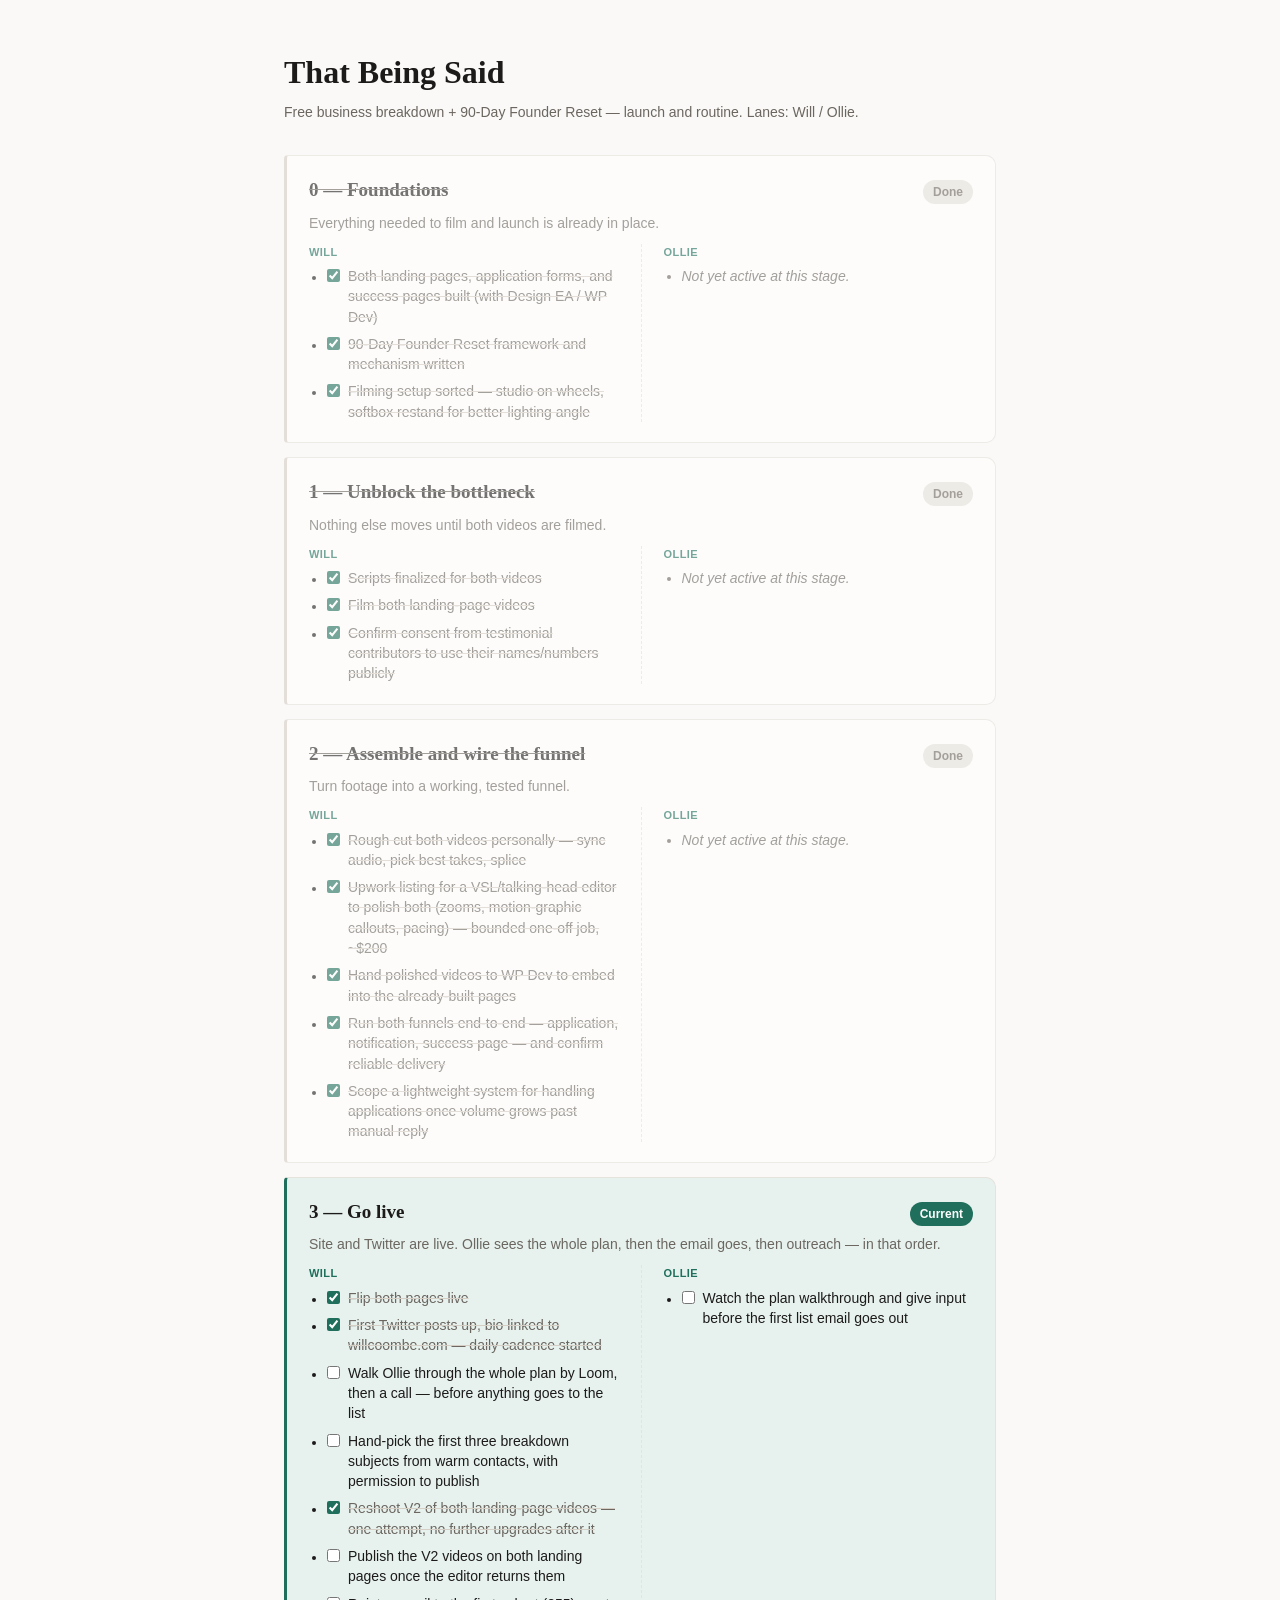
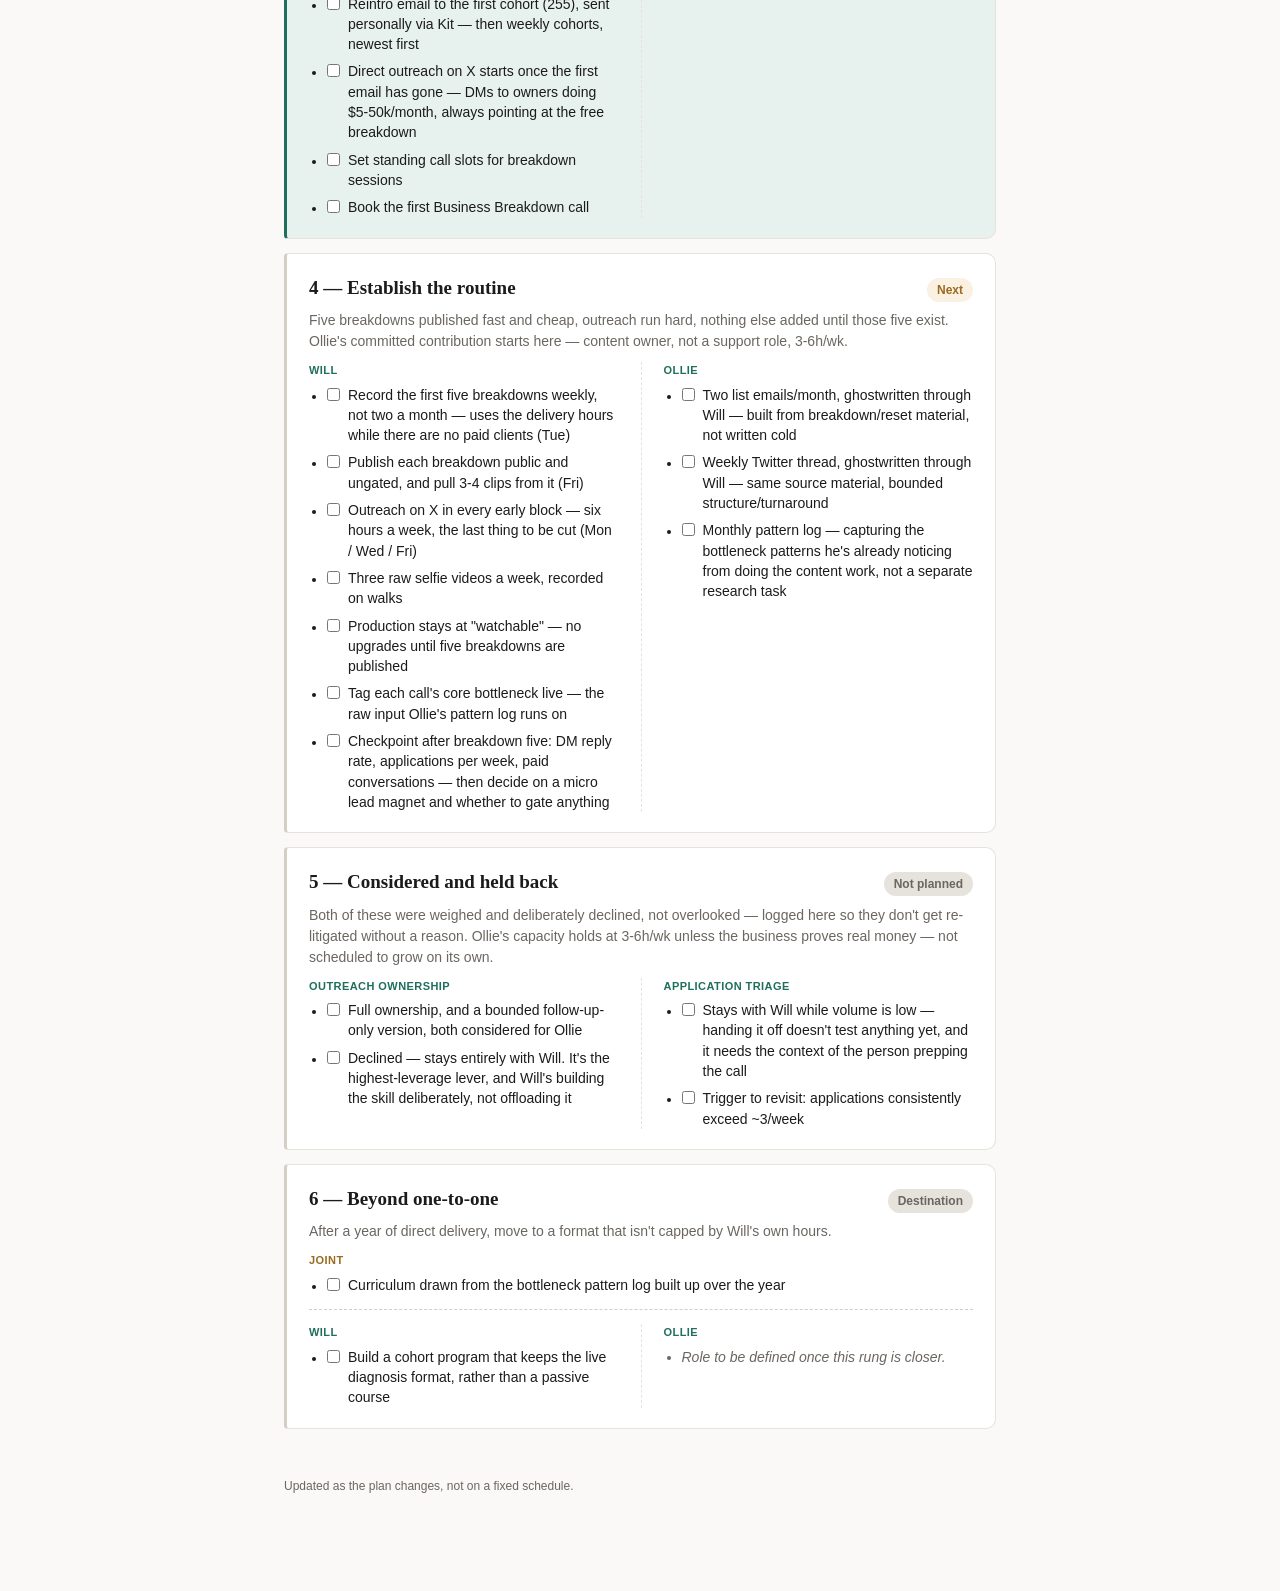
==== tbs/index.html @ d6b6a35e "W41 review: TBS V2 videos shot, publish + first breakdown call added; TFCE freelancer step; YLD meet" ====
<!doctype html>
<html lang="en">
<head>
<meta charset="utf-8">
<meta name="viewport" content="width=device-width, initial-scale=1">
<meta name="robots" content="noindex">
<title>That Being Said — Work Ladder</title>
<link rel="stylesheet" href="/assets/main.css">
</head>
<body>
<div class="wrap">
  <div class="page-head">
    <h1>That Being Said</h1>
    <div class="meta">Free business breakdown + 90-Day Founder Reset — launch and routine. Lanes: Will / Ollie.</div>
  </div>

  <div class="card rung is-done">
    <div class="card-head">
      <h3 class="rung-title">0 — Foundations</h3>
      <span class="pill done">Done</span>
    </div>
    <div class="rung-summary">Everything needed to film and launch is already in place.</div>
    <div class="lanes">
      <div class="lane">
        <div class="lane-head">Will</div>
        <ul class="rung-tasks">
          <li>Both landing pages, application forms, and success pages built (with Design EA / WP Dev)</li>
          <li>90-Day Founder Reset framework and mechanism written</li>
          <li>Filming setup sorted — studio on wheels, softbox restand for better lighting angle</li>
        </ul>
      </div>
      <div class="lane">
        <div class="lane-head">Ollie</div>
        <ul class="rung-tasks"><li class="placeholder">Not yet active at this stage.</li></ul>
      </div>
    </div>
  </div>

  <div class="card rung is-done">
    <div class="card-head">
      <h3 class="rung-title">1 — Unblock the bottleneck</h3>
      <span class="pill done">Done</span>
    </div>
    <div class="rung-summary">Nothing else moves until both videos are filmed.</div>
    <div class="lanes">
      <div class="lane">
        <div class="lane-head">Will</div>
        <ul class="rung-tasks">
          <li>Scripts finalized for both videos</li>
          <li>Film both landing-page videos</li>
          <li>Confirm consent from testimonial contributors to use their names/numbers publicly</li>
        </ul>
      </div>
      <div class="lane">
        <div class="lane-head">Ollie</div>
        <ul class="rung-tasks"><li class="placeholder">Not yet active at this stage.</li></ul>
      </div>
    </div>
  </div>

  <div class="card rung is-done">
    <div class="card-head">
      <h3 class="rung-title">2 — Assemble and wire the funnel</h3>
      <span class="pill done">Done</span>
    </div>
    <div class="rung-summary">Turn footage into a working, tested funnel.</div>
    <div class="lanes">
      <div class="lane">
        <div class="lane-head">Will</div>
        <ul class="rung-tasks">
          <li>Rough cut both videos personally — sync audio, pick best takes, splice</li>
          <li>Upwork listing for a VSL/talking-head editor to polish both (zooms, motion-graphic callouts, pacing) — bounded one-off job, ~$200</li>
          <li>Hand polished videos to WP Dev to embed into the already-built pages</li>
          <li>Run both funnels end-to-end — application, notification, success page — and confirm reliable delivery</li>
          <li>Scope a lightweight system for handling applications once volume grows past manual reply</li>
        </ul>
      </div>
      <div class="lane">
        <div class="lane-head">Ollie</div>
        <ul class="rung-tasks"><li class="placeholder">Not yet active at this stage.</li></ul>
      </div>
    </div>
  </div>

  <div class="card rung is-current">
    <div class="card-head">
      <h3 class="rung-title">3 — Go live</h3>
      <span class="pill current">Current</span>
    </div>
    <div class="rung-summary">Site and Twitter are live. Ollie sees the whole plan, then the email goes, then outreach — in that order.</div>
    <div class="lanes">
      <div class="lane">
        <div class="lane-head">Will</div>
        <ul class="rung-tasks">
          <li class="default-checked">Flip both pages live</li>
          <li class="default-checked">First Twitter posts up, bio linked to willcoombe.com — daily cadence started</li>
          <li>Walk Ollie through the whole plan by Loom, then a call — before anything goes to the list</li>
          <li>Hand-pick the first three breakdown subjects from warm contacts, with permission to publish</li>
          <li class="default-checked">Reshoot V2 of both landing-page videos — one attempt, no further upgrades after it</li>
          <li>Publish the V2 videos on both landing pages once the editor returns them</li>
          <li>Reintro email to the first cohort (255), sent personally via Kit — then weekly cohorts, newest first</li>
          <li>Direct outreach on X starts once the first email has gone — DMs to owners doing $5-50k/month, always pointing at the free breakdown</li>
          <li>Set standing call slots for breakdown sessions</li>
          <li>Book the first Business Breakdown call</li>
        </ul>
      </div>
      <div class="lane">
        <div class="lane-head">Ollie</div>
        <ul class="rung-tasks">
          <li>Watch the plan walkthrough and give input before the first list email goes out</li>
        </ul>
      </div>
    </div>
  </div>

  <div class="card rung">
    <div class="card-head">
      <h3 class="rung-title">4 — Establish the routine</h3>
      <span class="pill next">Next</span>
    </div>
    <div class="rung-summary">Five breakdowns published fast and cheap, outreach run hard, nothing else added until those five exist. Ollie's committed contribution starts here — content owner, not a support role, 3-6h/wk.</div>
    <div class="lanes">
      <div class="lane">
        <div class="lane-head">Will</div>
        <ul class="rung-tasks">
          <li>Record the first five breakdowns weekly, not two a month — uses the delivery hours while there are no paid clients (Tue)</li>
          <li>Publish each breakdown public and ungated, and pull 3-4 clips from it (Fri)</li>
          <li>Outreach on X in every early block — six hours a week, the last thing to be cut (Mon / Wed / Fri)</li>
          <li>Three raw selfie videos a week, recorded on walks</li>
          <li>Production stays at "watchable" — no upgrades until five breakdowns are published</li>
          <li>Tag each call's core bottleneck live — the raw input Ollie's pattern log runs on</li>
          <li>Checkpoint after breakdown five: DM reply rate, applications per week, paid conversations — then decide on a micro lead magnet and whether to gate anything</li>
        </ul>
      </div>
      <div class="lane">
        <div class="lane-head">Ollie</div>
        <ul class="rung-tasks">
          <li>Two list emails/month, ghostwritten through Will — built from breakdown/reset material, not written cold</li>
          <li>Weekly Twitter thread, ghostwritten through Will — same source material, bounded structure/turnaround</li>
          <li>Monthly pattern log — capturing the bottleneck patterns he's already noticing from doing the content work, not a separate research task</li>
        </ul>
      </div>
    </div>
  </div>

  <div class="card rung">
    <div class="card-head">
      <h3 class="rung-title">5 — Considered and held back</h3>
      <span class="pill pending">Not planned</span>
    </div>
    <div class="rung-summary">Both of these were weighed and deliberately declined, not overlooked — logged here so they don't get re-litigated without a reason. Ollie's capacity holds at 3-6h/wk unless the business proves real money — not scheduled to grow on its own.</div>
    <div class="lanes">
      <div class="lane">
        <div class="lane-head">Outreach ownership</div>
        <ul class="rung-tasks">
          <li>Full ownership, and a bounded follow-up-only version, both considered for Ollie</li>
          <li>Declined — stays entirely with Will. It's the highest-leverage lever, and Will's building the skill deliberately, not offloading it</li>
        </ul>
      </div>
      <div class="lane">
        <div class="lane-head">Application triage</div>
        <ul class="rung-tasks">
          <li>Stays with Will while volume is low — handing it off doesn't test anything yet, and it needs the context of the person prepping the call</li>
          <li>Trigger to revisit: applications consistently exceed ~3/week</li>
        </ul>
      </div>
    </div>
  </div>

  <div class="card rung">
    <div class="card-head">
      <h3 class="rung-title">6 — Beyond one-to-one</h3>
      <span class="pill pending">Destination</span>
    </div>
    <div class="rung-summary">After a year of direct delivery, move to a format that isn't capped by Will's own hours.</div>
    <div class="joint-block">
      <div class="lane-head">Joint</div>
      <ul class="rung-tasks">
        <li>Curriculum drawn from the bottleneck pattern log built up over the year</li>
      </ul>
    </div>
    <div class="lanes">
      <div class="lane">
        <div class="lane-head">Will</div>
        <ul class="rung-tasks">
          <li>Build a cohort program that keeps the live diagnosis format, rather than a passive course</li>
        </ul>
      </div>
      <div class="lane">
        <div class="lane-head">Ollie</div>
        <ul class="rung-tasks"><li class="placeholder">Role to be defined once this rung is closer.</li></ul>
      </div>
    </div>
  </div>

  <footer>Updated as the plan changes, not on a fixed schedule.</footer>
</div>
<script src="/assets/ladder.js"></script>
</body>
</html>
---- assets/main.css ----
:root {
  --bg: #faf9f7;
  --card: #ffffff;
  --text: #1c1b1a;
  --text-muted: #6b6660;
  --border: #e6e2dc;
  --border-strong: #d4cec5;
  --accent: #1f6f5c;
  --accent-tint: #e7f2ee;
  --warn: #9a6a1f;
  --warn-tint: #fbf1e2;
  --serif: Georgia, "Iowan Old Style", "Times New Roman", serif;
  --sans: -apple-system, BlinkMacSystemFont, "Segoe UI", Helvetica, Arial, sans-serif;
}

* { box-sizing: border-box; }

body {
  margin: 0;
  background: var(--bg);
  color: var(--text);
  font-family: var(--sans);
  line-height: 1.5;
}

.wrap {
  max-width: 760px;
  margin: 0 auto;
  padding: 48px 24px 96px;
}

.page-head {
  margin-bottom: 32px;
}

.page-head h1 {
  font-family: var(--serif);
  font-size: 32px;
  margin: 0 0 6px;
}

.page-head .meta {
  color: var(--text-muted);
  font-size: 14px;
}

.back-link {
  display: inline-block;
  margin-bottom: 20px;
  color: var(--text-muted);
  text-decoration: none;
  font-size: 14px;
}
.back-link:hover { color: var(--text); }

.card {
  background: var(--card);
  border: 1px solid var(--border);
  border-radius: 10px;
  padding: 20px 22px;
  margin-bottom: 14px;
}

/* Two (or more) cards sharing one rung number — parallel, disparate work
   happening at the same stage, each still its own owner + consulting lane.
   The rung only advances once every card in the row is fully checked. */
.rung-pair {
  display: flex;
  gap: 14px;
  margin-bottom: 14px;
}

.rung-pair .card.rung {
  flex: 1;
  min-width: 0;
  margin-bottom: 0;
}

@media (max-width: 560px) {
  .rung-pair { flex-direction: column; }
}

.rung {
  border-left: 3px solid var(--border-strong);
  border-radius: 4px 10px 10px 4px;
}

.rung.is-current {
  border-left-color: var(--accent);
  background: var(--accent-tint);
}

.rung.is-done {
  opacity: 0.6;
}

.rung.is-done .rung-title {
  text-decoration: line-through;
  text-decoration-color: var(--text-muted);
}

.card-head {
  display: flex;
  align-items: baseline;
  justify-content: space-between;
  gap: 12px;
  flex-wrap: wrap;
}

/* Groups the status pill and the owner emoji(s) together as one right-hand
   unit, so the title stays pinned left regardless of how many badges sit
   on the right. */
.card-head-right {
  display: flex;
  align-items: center;
  gap: 8px;
}

/* Who's actually driving this module — Will, Sakina, etc. Two owner spans
   together (no extra markup needed) means a jointly-owned module, e.g.
   a decision or meeting neither person owns alone. */
.owner {
  font-size: 17px;
  line-height: 1;
}

.rung-title {
  font-family: var(--serif);
  font-size: 19px;
  margin: 0;
}

.pill {
  display: inline-block;
  font-size: 12px;
  font-weight: 600;
  padding: 3px 10px;
  border-radius: 999px;
  white-space: nowrap;
}
.pill.current { background: var(--accent); color: #fff; }
.pill.next { background: var(--warn-tint); color: var(--warn); }
.pill.pending { background: var(--border); color: var(--text-muted); }
.pill.done { background: var(--border); color: var(--text-muted); }

.rung-summary {
  color: var(--text-muted);
  font-size: 14px;
  margin: 8px 0 10px;
}

.rung-tasks {
  margin: 0;
  padding-left: 18px;
  display: flex;
  flex-direction: column;
  gap: 7px;
  font-size: 14px;
}

.rung-tasks li { line-height: 1.45; }

.task-check {
  display: flex;
  align-items: flex-start;
  gap: 8px;
  cursor: pointer;
}

.task-check input[type="checkbox"] {
  margin: 3px 0 0;
  flex-shrink: 0;
  accent-color: var(--accent);
  cursor: pointer;
}

.rung-tasks li.checked .task-check span {
  color: var(--text-muted);
  text-decoration: line-through;
  text-decoration-color: var(--border-strong);
}

.rung-tasks li.locked .task-check {
  cursor: not-allowed;
}

.rung-tasks li.locked .task-check input[type="checkbox"] {
  cursor: not-allowed;
  opacity: 0.4;
}

.rung-tasks li.locked .task-check span {
  color: var(--text-muted);
  font-style: italic;
}

.owner {
  display: inline-block;
  font-size: 11px;
  font-weight: 600;
  letter-spacing: 0.02em;
  color: var(--accent);
  background: var(--accent-tint);
  border-radius: 5px;
  padding: 1px 7px;
  margin-left: 6px;
  vertical-align: middle;
}

.joint-block {
  margin-bottom: 14px;
  padding-bottom: 14px;
  border-bottom: 1px dashed var(--border-strong);
}

/* A joint task sitting after .lanes instead of before it — the divider
   flips to sit above it (separating it from the lanes) rather than below
   (there's nothing left to separate it from). */
.joint-block-trailing {
  margin-bottom: 0;
  margin-top: 14px;
  padding-bottom: 0;
  padding-top: 14px;
  border-bottom: none;
  border-top: 1px dashed var(--border-strong);
}

.lane-head {
  font-size: 11px;
  font-weight: 700;
  text-transform: uppercase;
  letter-spacing: 0.04em;
  color: var(--accent);
  margin-bottom: 6px;
}

.joint-block .lane-head { color: var(--warn); }

.lanes {
  display: flex;
  gap: 22px;
}

.lane {
  flex: 1;
  min-width: 0;
}

.lane + .lane {
  border-left: 1px dashed var(--border);
  padding-left: 22px;
}

@media (max-width: 560px) {
  .lanes { flex-direction: column; gap: 14px; }
  .lane + .lane {
    border-left: none;
    padding-left: 0;
    border-top: 1px dashed var(--border);
    padding-top: 14px;
  }
}

.index-list {
  display: flex;
  flex-direction: column;
  gap: 12px;
}

.index-card {
  display: block;
  background: var(--card);
  border: 1px solid var(--border);
  border-radius: 10px;
  padding: 20px 22px;
  text-decoration: none;
  color: var(--text);
}
.index-card:hover { border-color: var(--border-strong); }
.index-card h2 {
  font-family: var(--serif);
  font-size: 20px;
  margin: 0 0 4px;
}
.index-card p {
  margin: 0;
  color: var(--text-muted);
  font-size: 14px;
}

.placeholder {
  color: var(--text-muted);
  font-style: italic;
}

footer {
  margin-top: 48px;
  color: var(--text-muted);
  font-size: 12px;
}
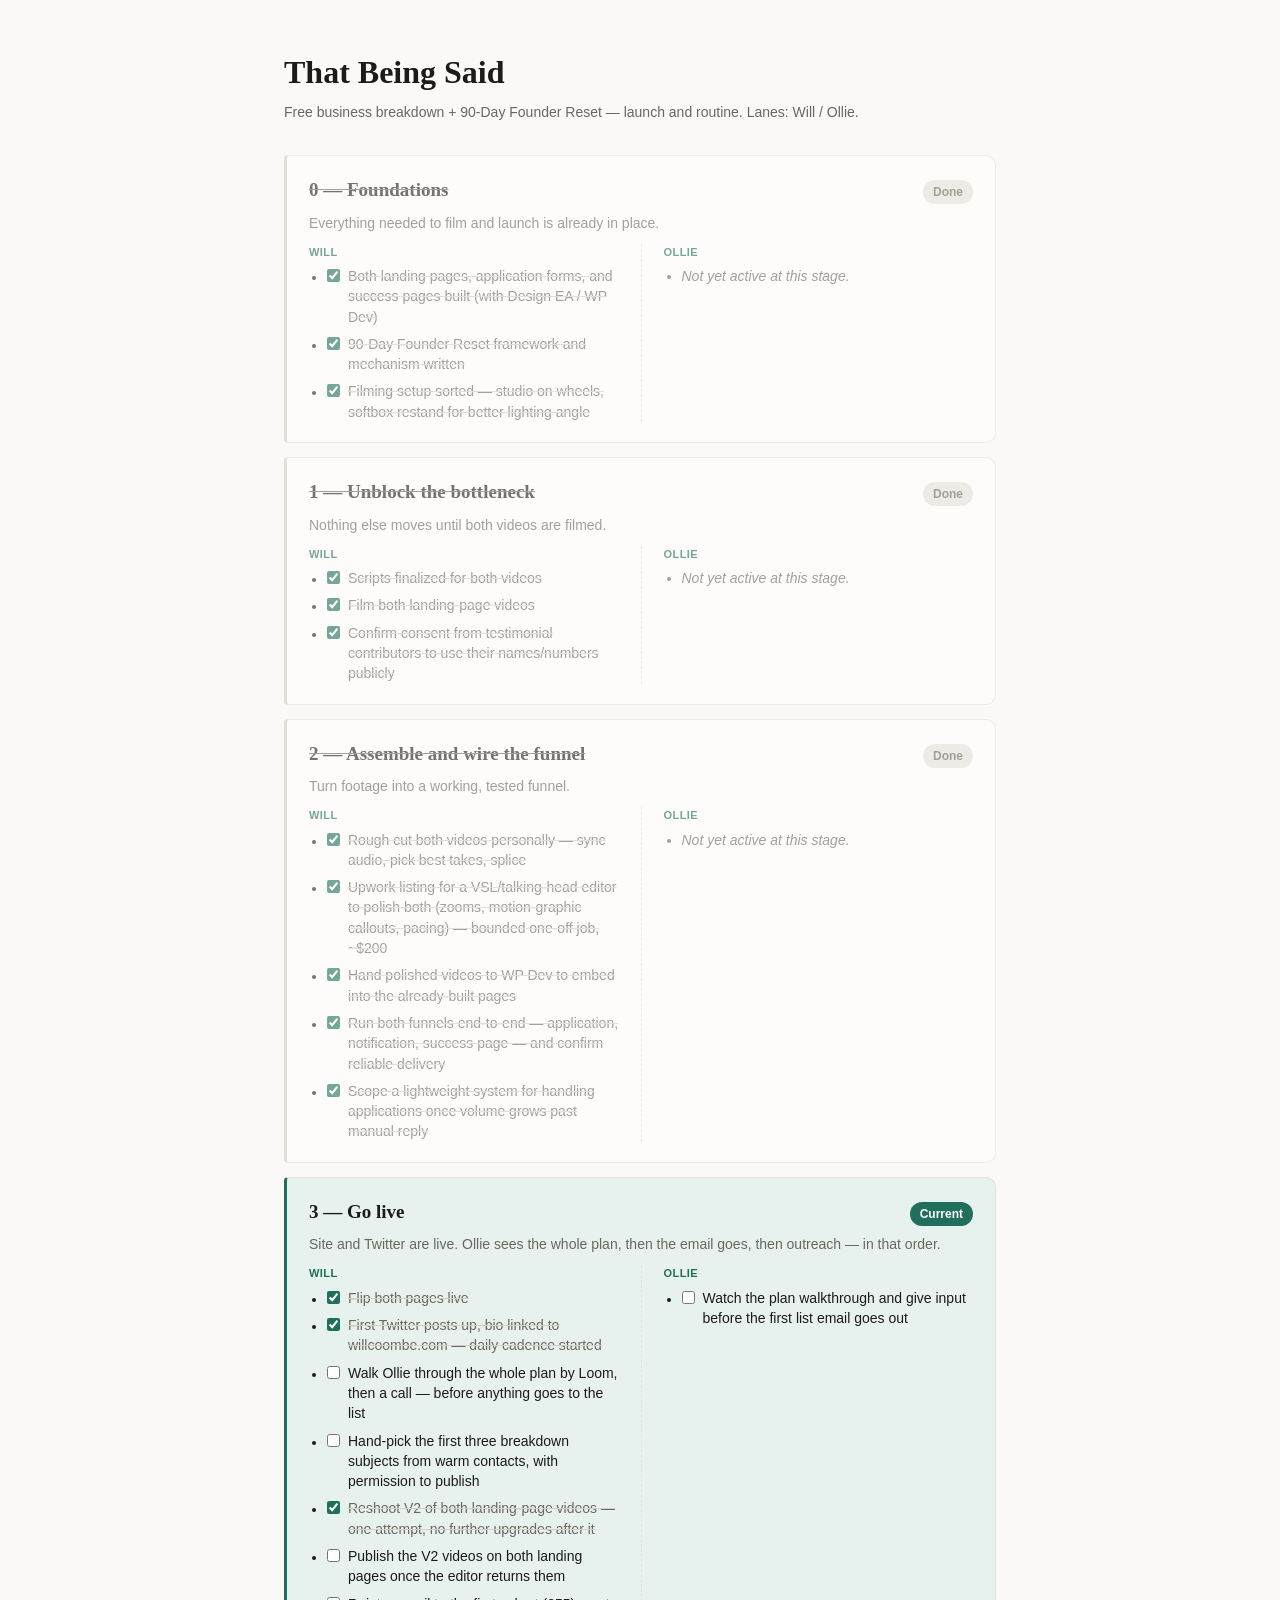
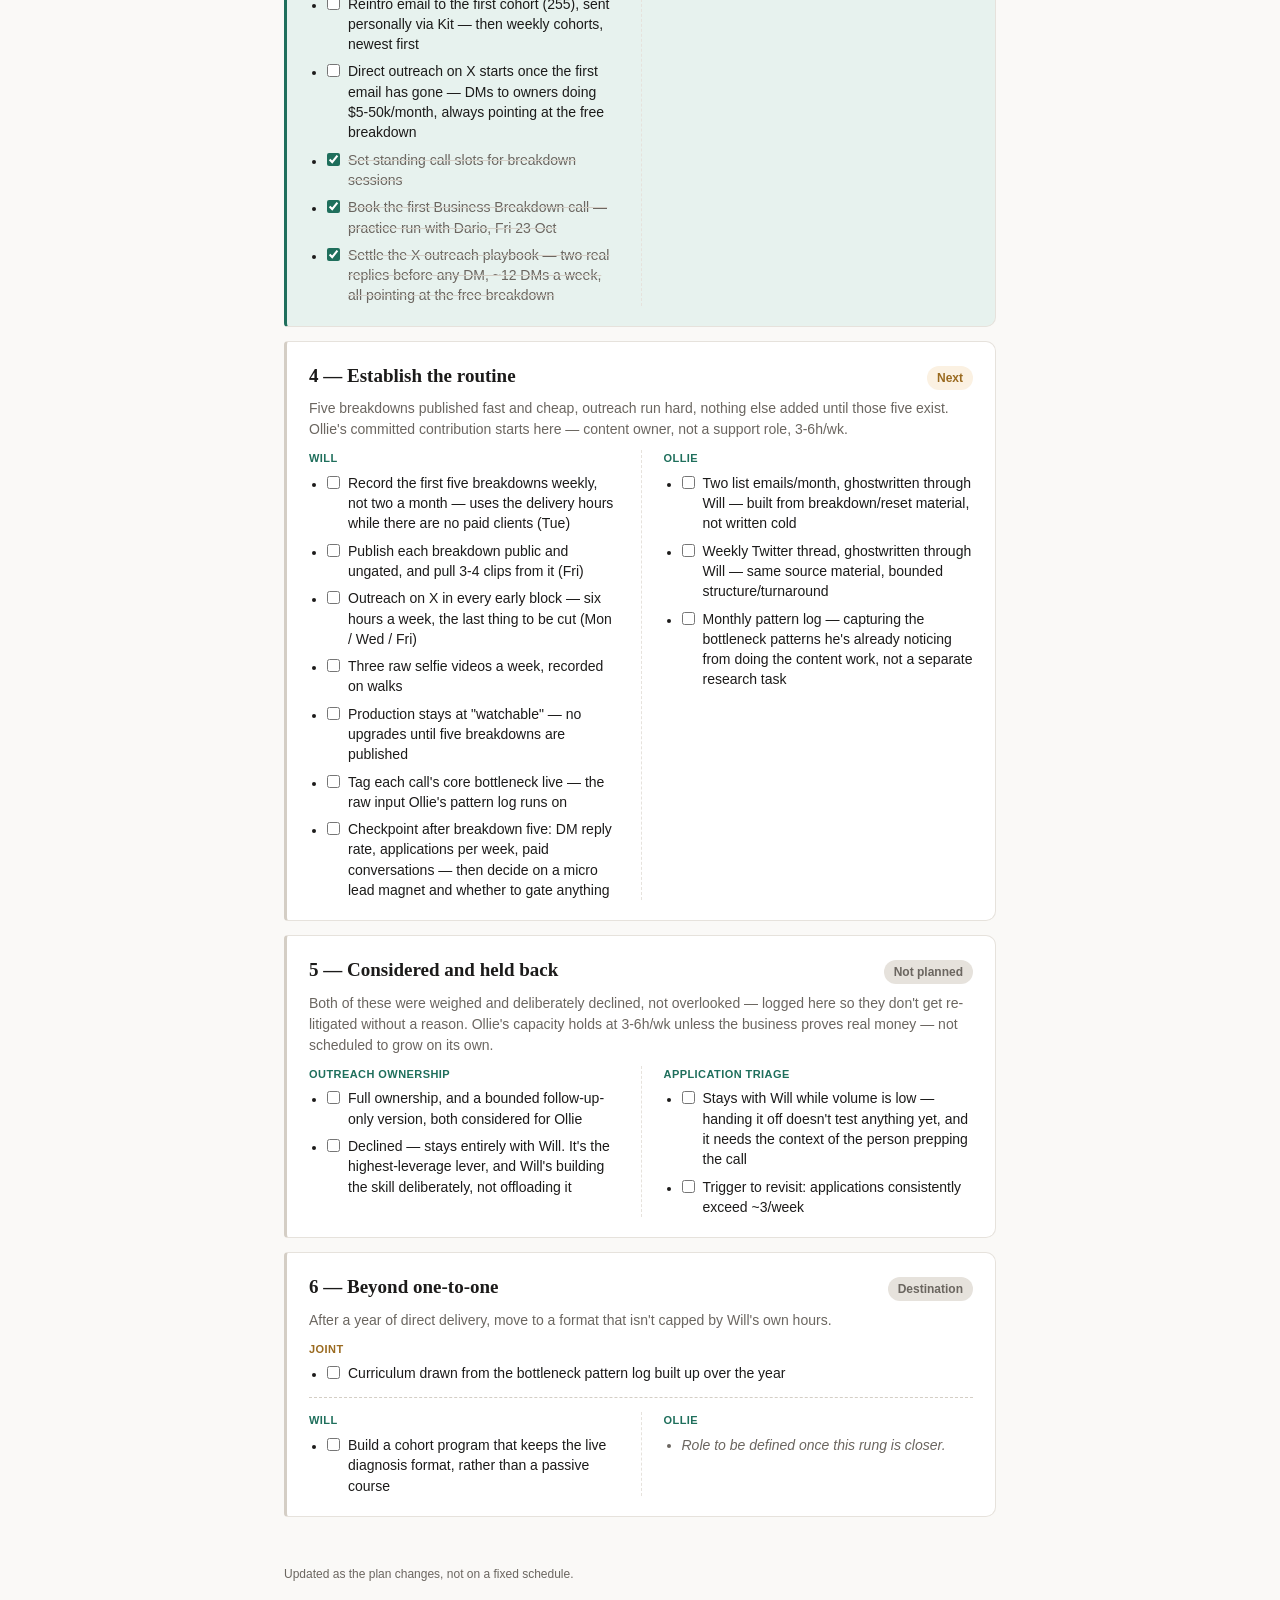
==== commit a71db89f: "W42 review: TBS first breakdown booked + outreach playbook; TFCE drop-off series done in-house, rest" ====
--- a/tbs/index.html
+++ b/tbs/index.html
@@ -100,8 +100,9 @@
           <li>Publish the V2 videos on both landing pages once the editor returns them</li>
           <li>Reintro email to the first cohort (255), sent personally via Kit — then weekly cohorts, newest first</li>
           <li>Direct outreach on X starts once the first email has gone — DMs to owners doing $5-50k/month, always pointing at the free breakdown</li>
-          <li>Set standing call slots for breakdown sessions</li>
-          <li>Book the first Business Breakdown call</li>
+          <li class="default-checked">Set standing call slots for breakdown sessions</li>
+          <li class="default-checked">Book the first Business Breakdown call — practice run with Dario, Fri 23 Oct</li>
+          <li class="default-checked">Settle the X outreach playbook — two real replies before any DM, ~12 DMs a week, all pointing at the free breakdown</li>
         </ul>
       </div>
       <div class="lane">
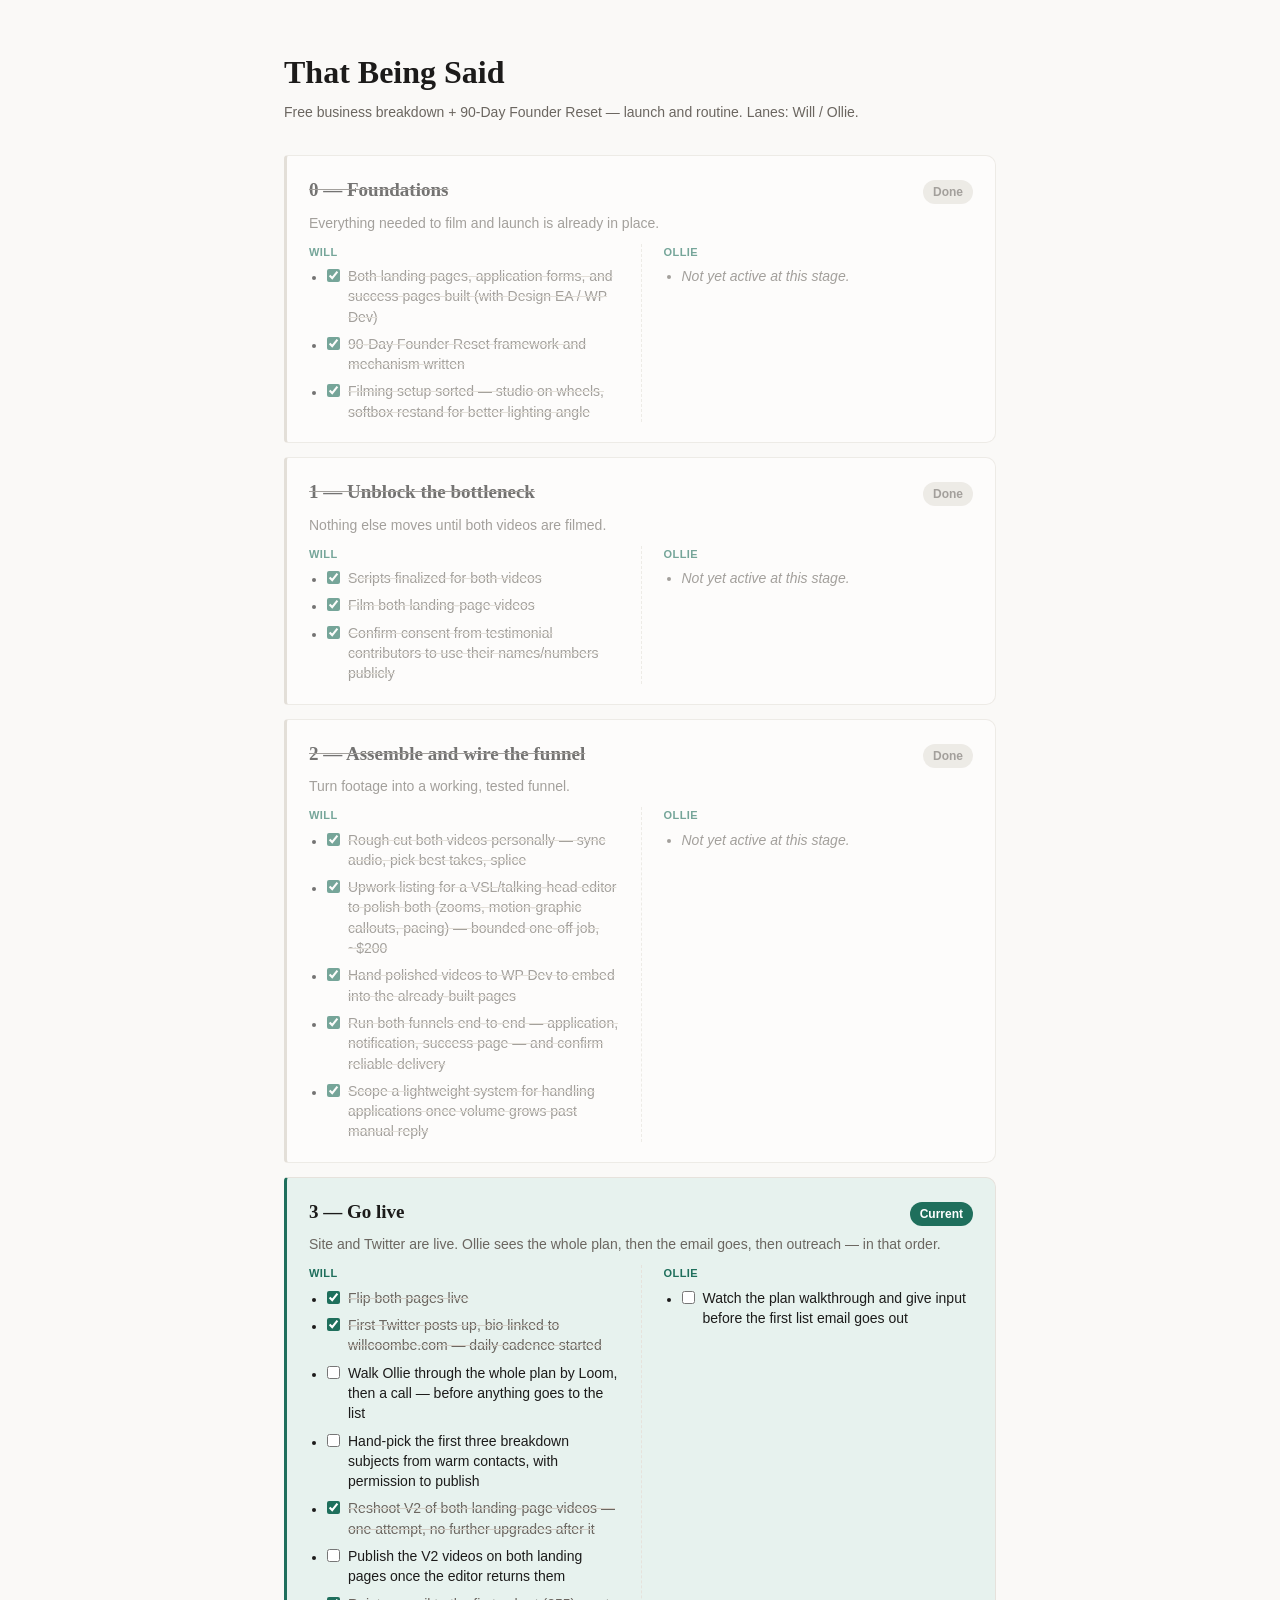
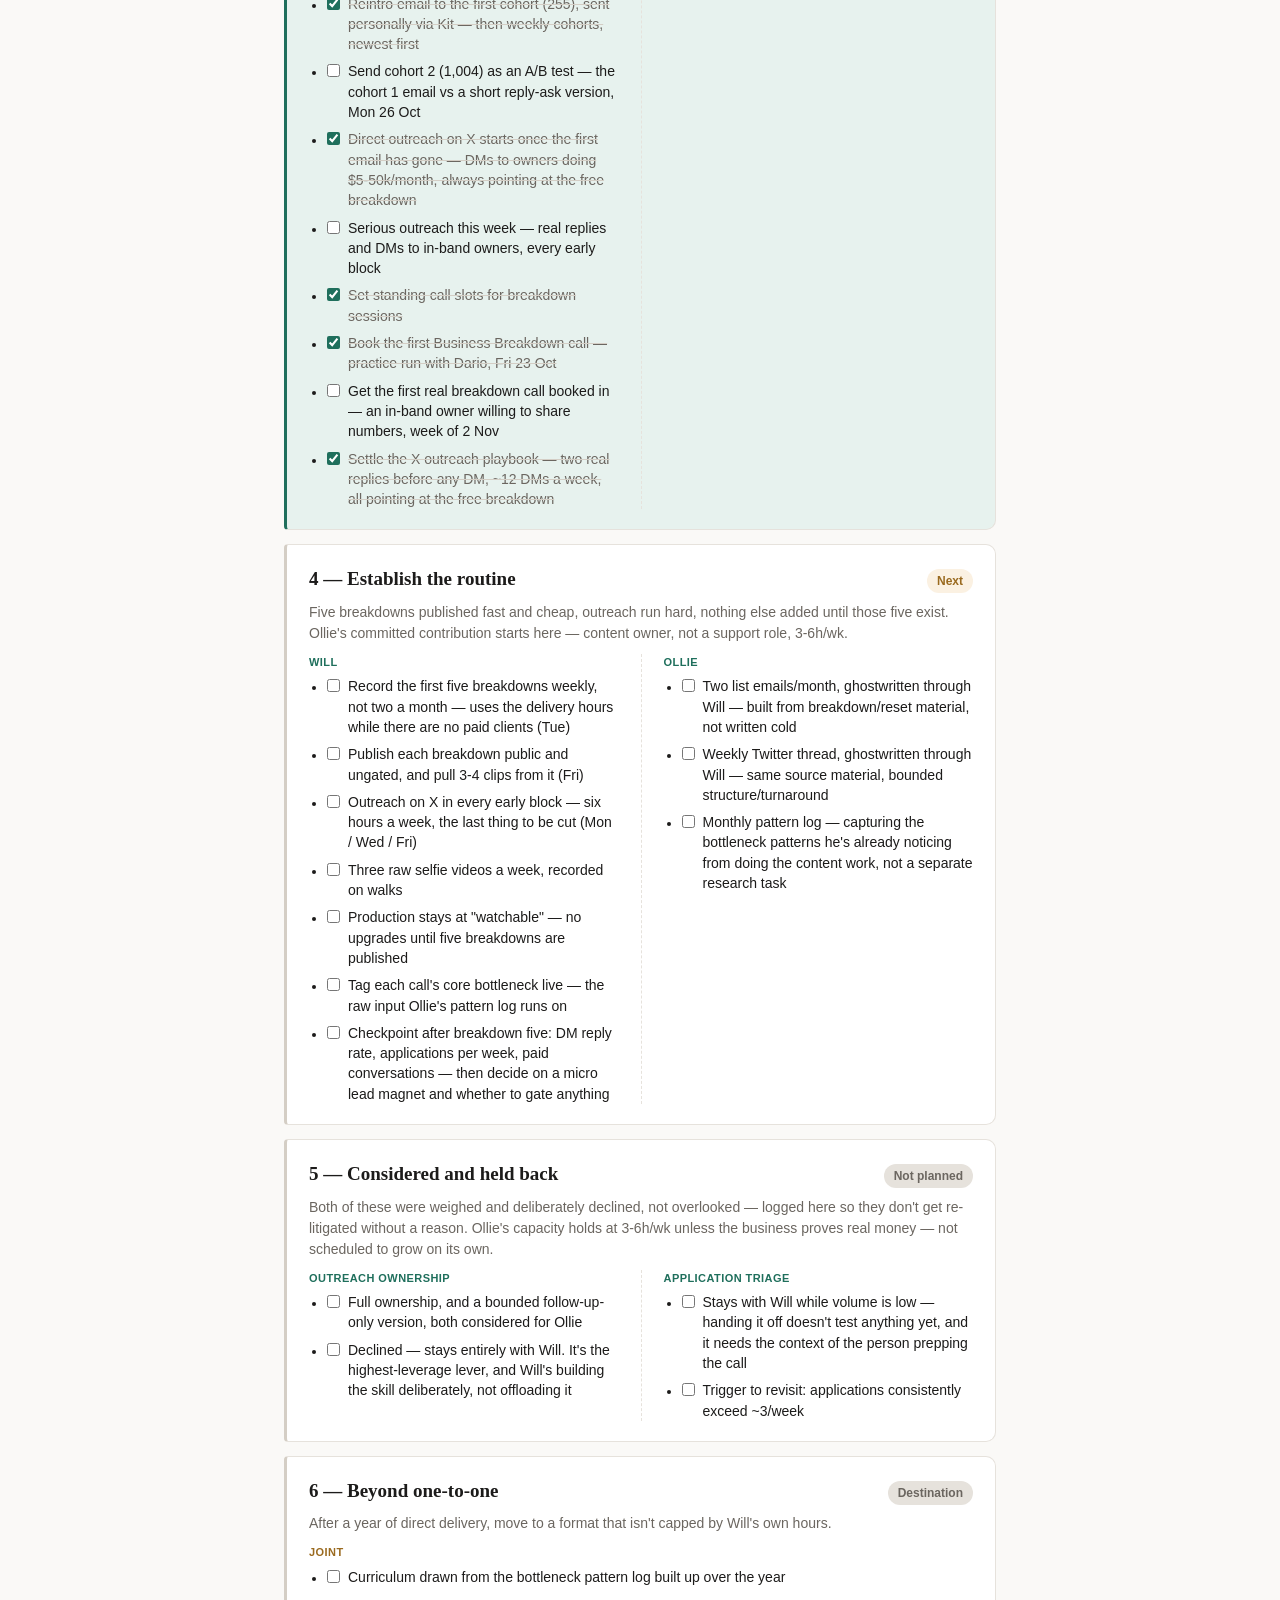
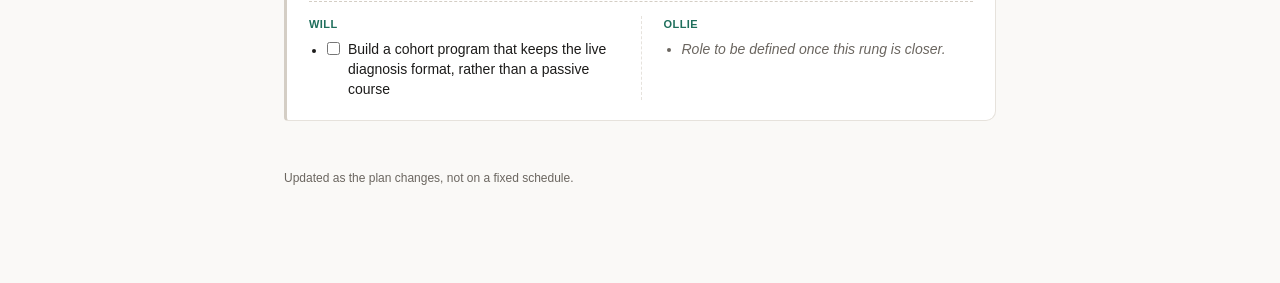
==== commit 3ab91744: "W43 review: TBS cohort 1 + X outreach done, cohort 2 A/B and first real breakdown added; TFCE go-liv" ====
--- a/tbs/index.html
+++ b/tbs/index.html
@@ -98,10 +98,13 @@
           <li>Hand-pick the first three breakdown subjects from warm contacts, with permission to publish</li>
           <li class="default-checked">Reshoot V2 of both landing-page videos — one attempt, no further upgrades after it</li>
           <li>Publish the V2 videos on both landing pages once the editor returns them</li>
-          <li>Reintro email to the first cohort (255), sent personally via Kit — then weekly cohorts, newest first</li>
-          <li>Direct outreach on X starts once the first email has gone — DMs to owners doing $5-50k/month, always pointing at the free breakdown</li>
+          <li class="default-checked">Reintro email to the first cohort (255), sent personally via Kit — then weekly cohorts, newest first</li>
+          <li>Send cohort 2 (1,004) as an A/B test — the cohort 1 email vs a short reply-ask version, Mon 26 Oct</li>
+          <li class="default-checked">Direct outreach on X starts once the first email has gone — DMs to owners doing $5-50k/month, always pointing at the free breakdown</li>
+          <li>Serious outreach this week — real replies and DMs to in-band owners, every early block</li>
           <li class="default-checked">Set standing call slots for breakdown sessions</li>
           <li class="default-checked">Book the first Business Breakdown call — practice run with Dario, Fri 23 Oct</li>
+          <li>Get the first real breakdown call booked in — an in-band owner willing to share numbers, week of 2 Nov</li>
           <li class="default-checked">Settle the X outreach playbook — two real replies before any DM, ~12 DMs a week, all pointing at the free breakdown</li>
         </ul>
       </div>
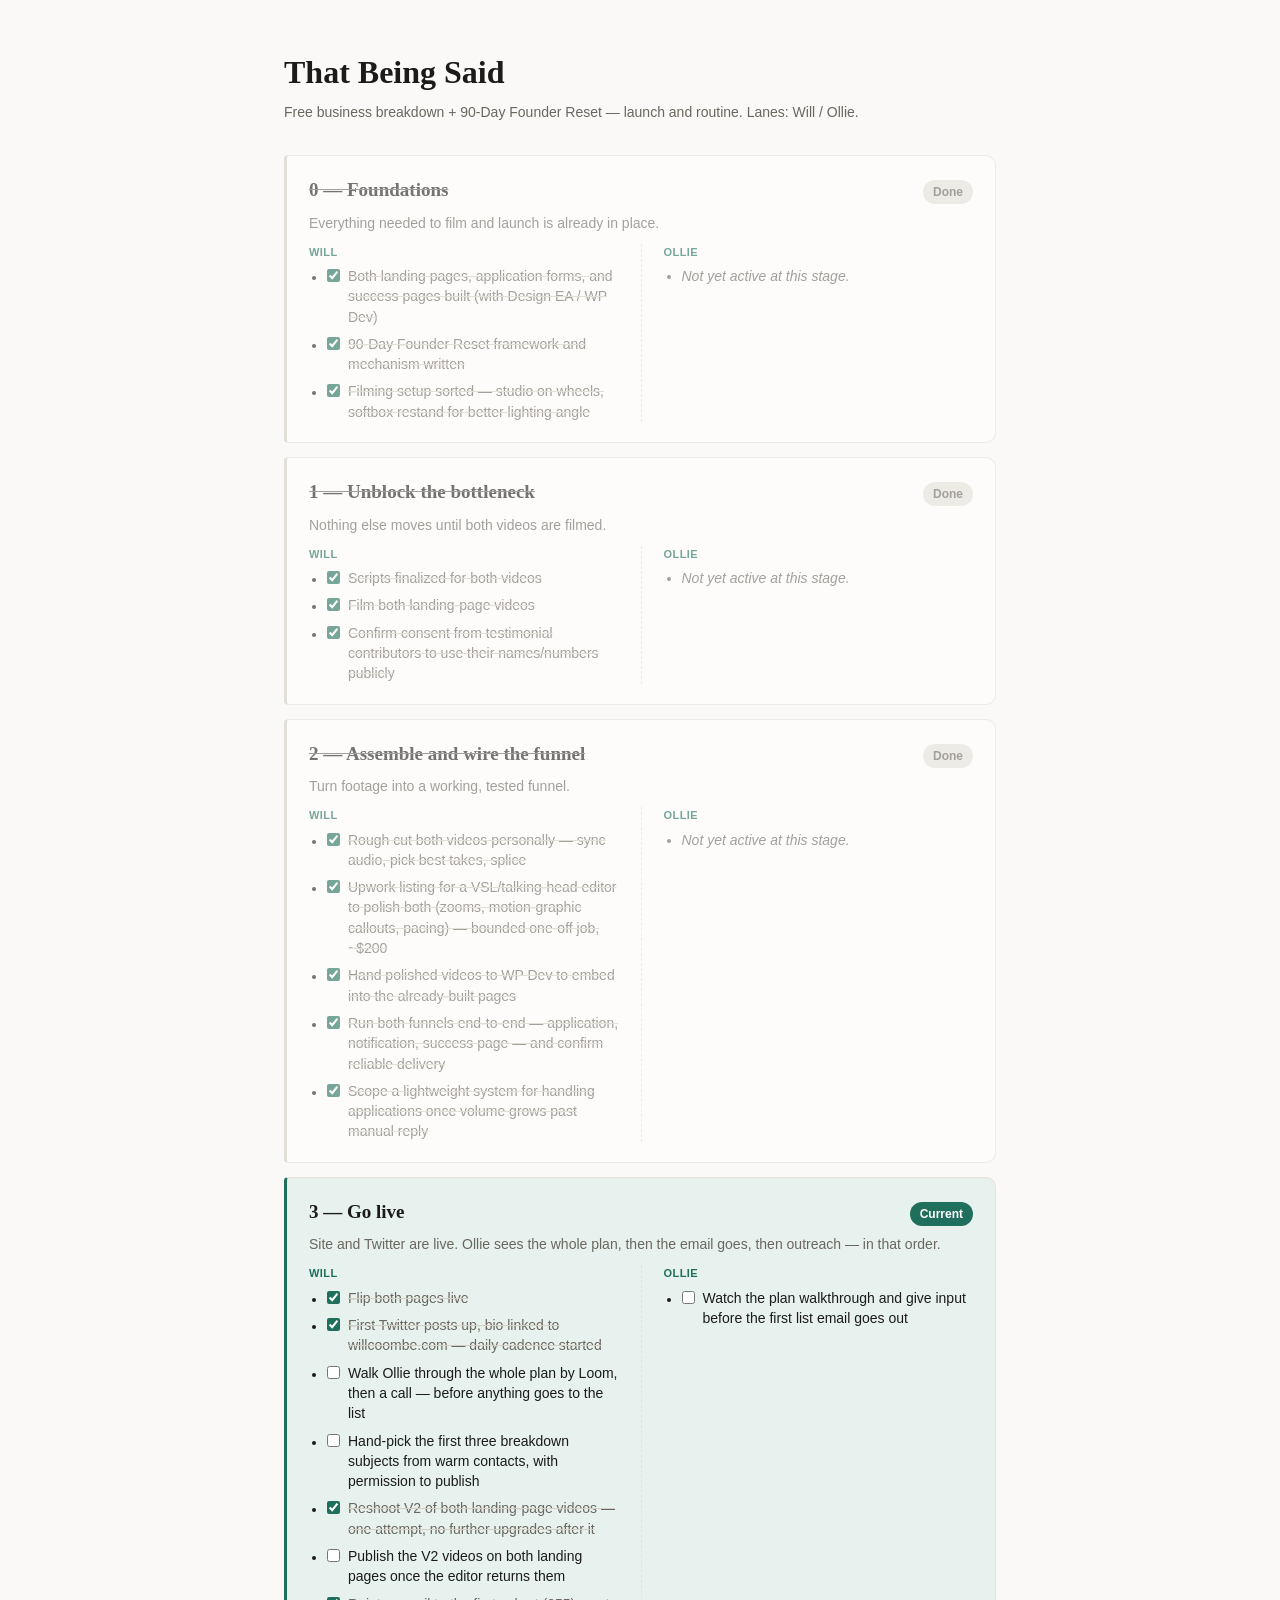
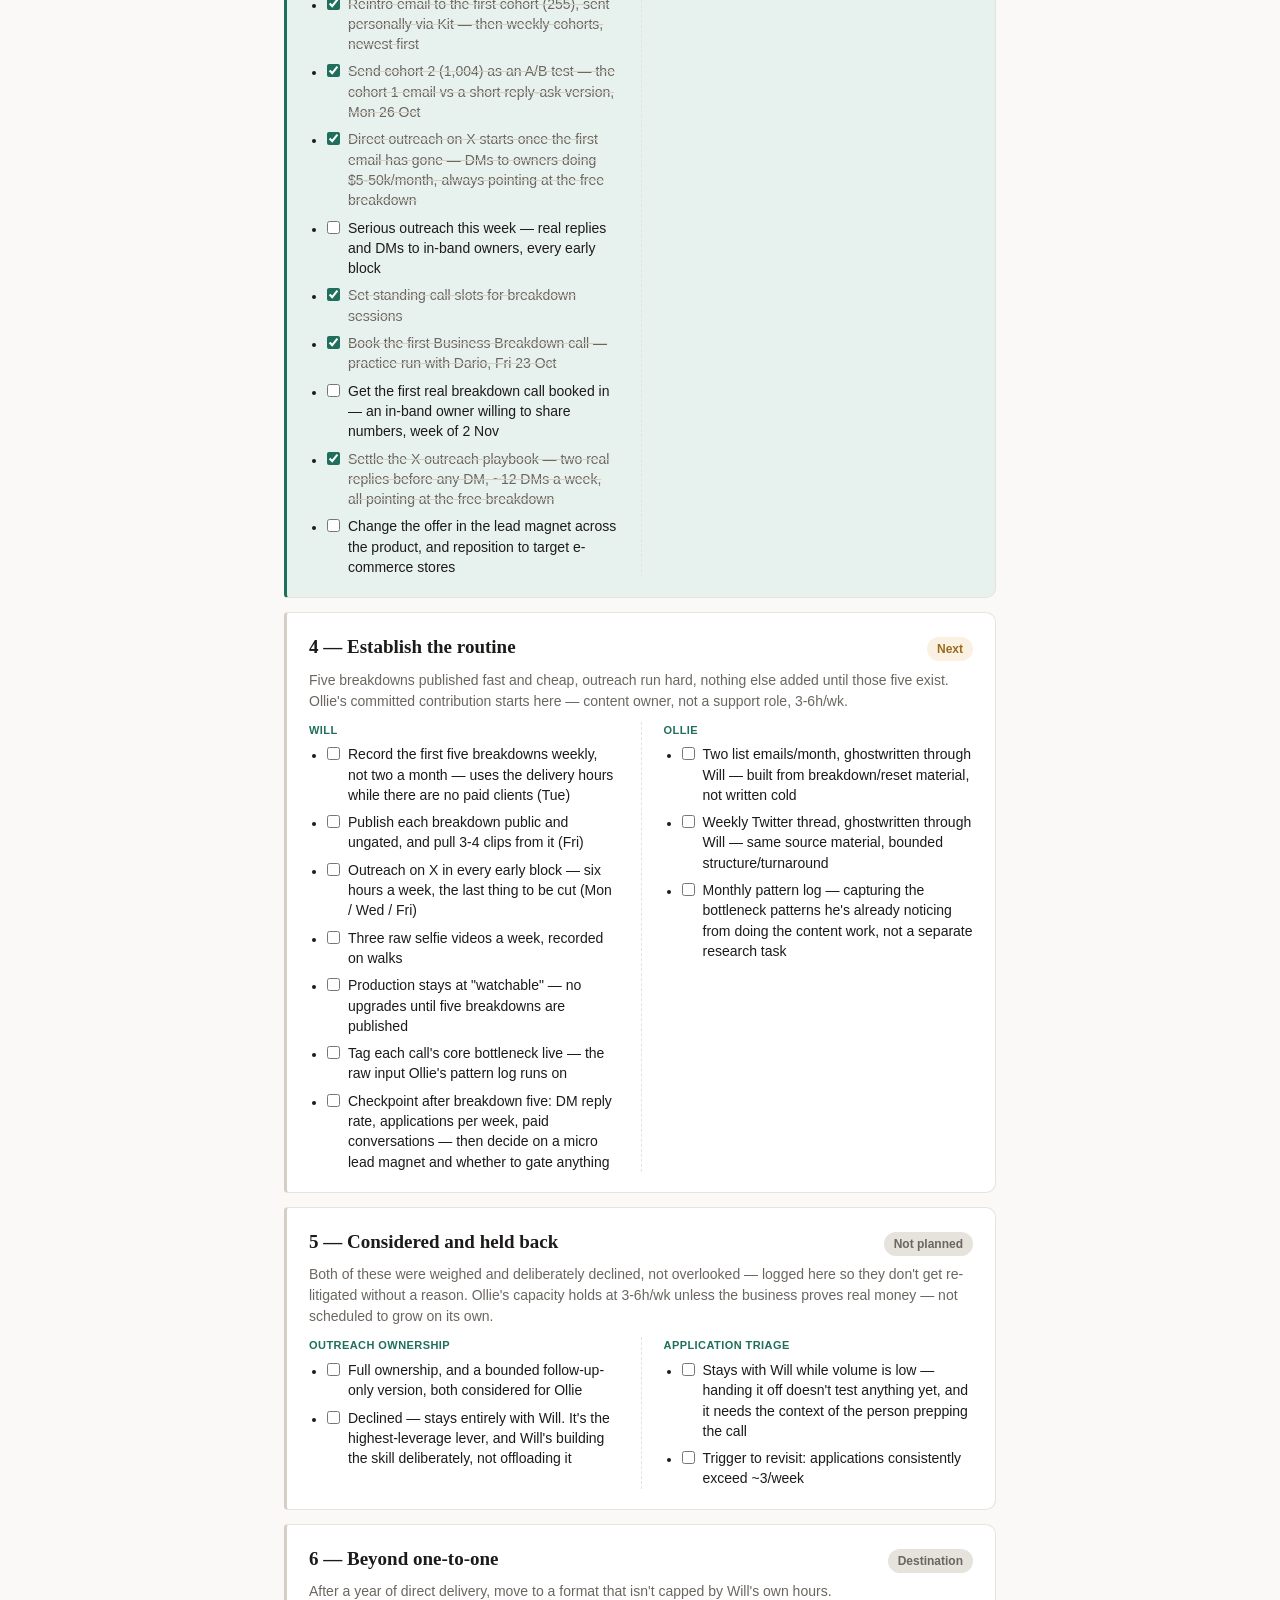
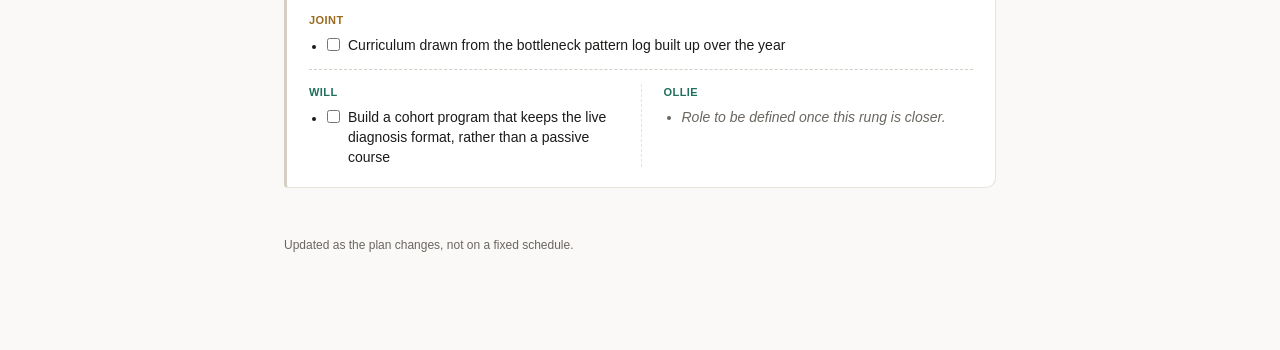
==== commit 45747ee4: "W44 review: TBS cohort 2 done, lead magnet offer change and e-commerce repositioning added; TFCE que" ====
--- a/tbs/index.html
+++ b/tbs/index.html
@@ -99,13 +99,14 @@
           <li class="default-checked">Reshoot V2 of both landing-page videos — one attempt, no further upgrades after it</li>
           <li>Publish the V2 videos on both landing pages once the editor returns them</li>
           <li class="default-checked">Reintro email to the first cohort (255), sent personally via Kit — then weekly cohorts, newest first</li>
-          <li>Send cohort 2 (1,004) as an A/B test — the cohort 1 email vs a short reply-ask version, Mon 26 Oct</li>
+          <li class="default-checked">Send cohort 2 (1,004) as an A/B test — the cohort 1 email vs a short reply-ask version, Mon 26 Oct</li>
           <li class="default-checked">Direct outreach on X starts once the first email has gone — DMs to owners doing $5-50k/month, always pointing at the free breakdown</li>
           <li>Serious outreach this week — real replies and DMs to in-band owners, every early block</li>
           <li class="default-checked">Set standing call slots for breakdown sessions</li>
           <li class="default-checked">Book the first Business Breakdown call — practice run with Dario, Fri 23 Oct</li>
           <li>Get the first real breakdown call booked in — an in-band owner willing to share numbers, week of 2 Nov</li>
           <li class="default-checked">Settle the X outreach playbook — two real replies before any DM, ~12 DMs a week, all pointing at the free breakdown</li>
+          <li>Change the offer in the lead magnet across the product, and reposition to target e-commerce stores</li>
         </ul>
       </div>
       <div class="lane">
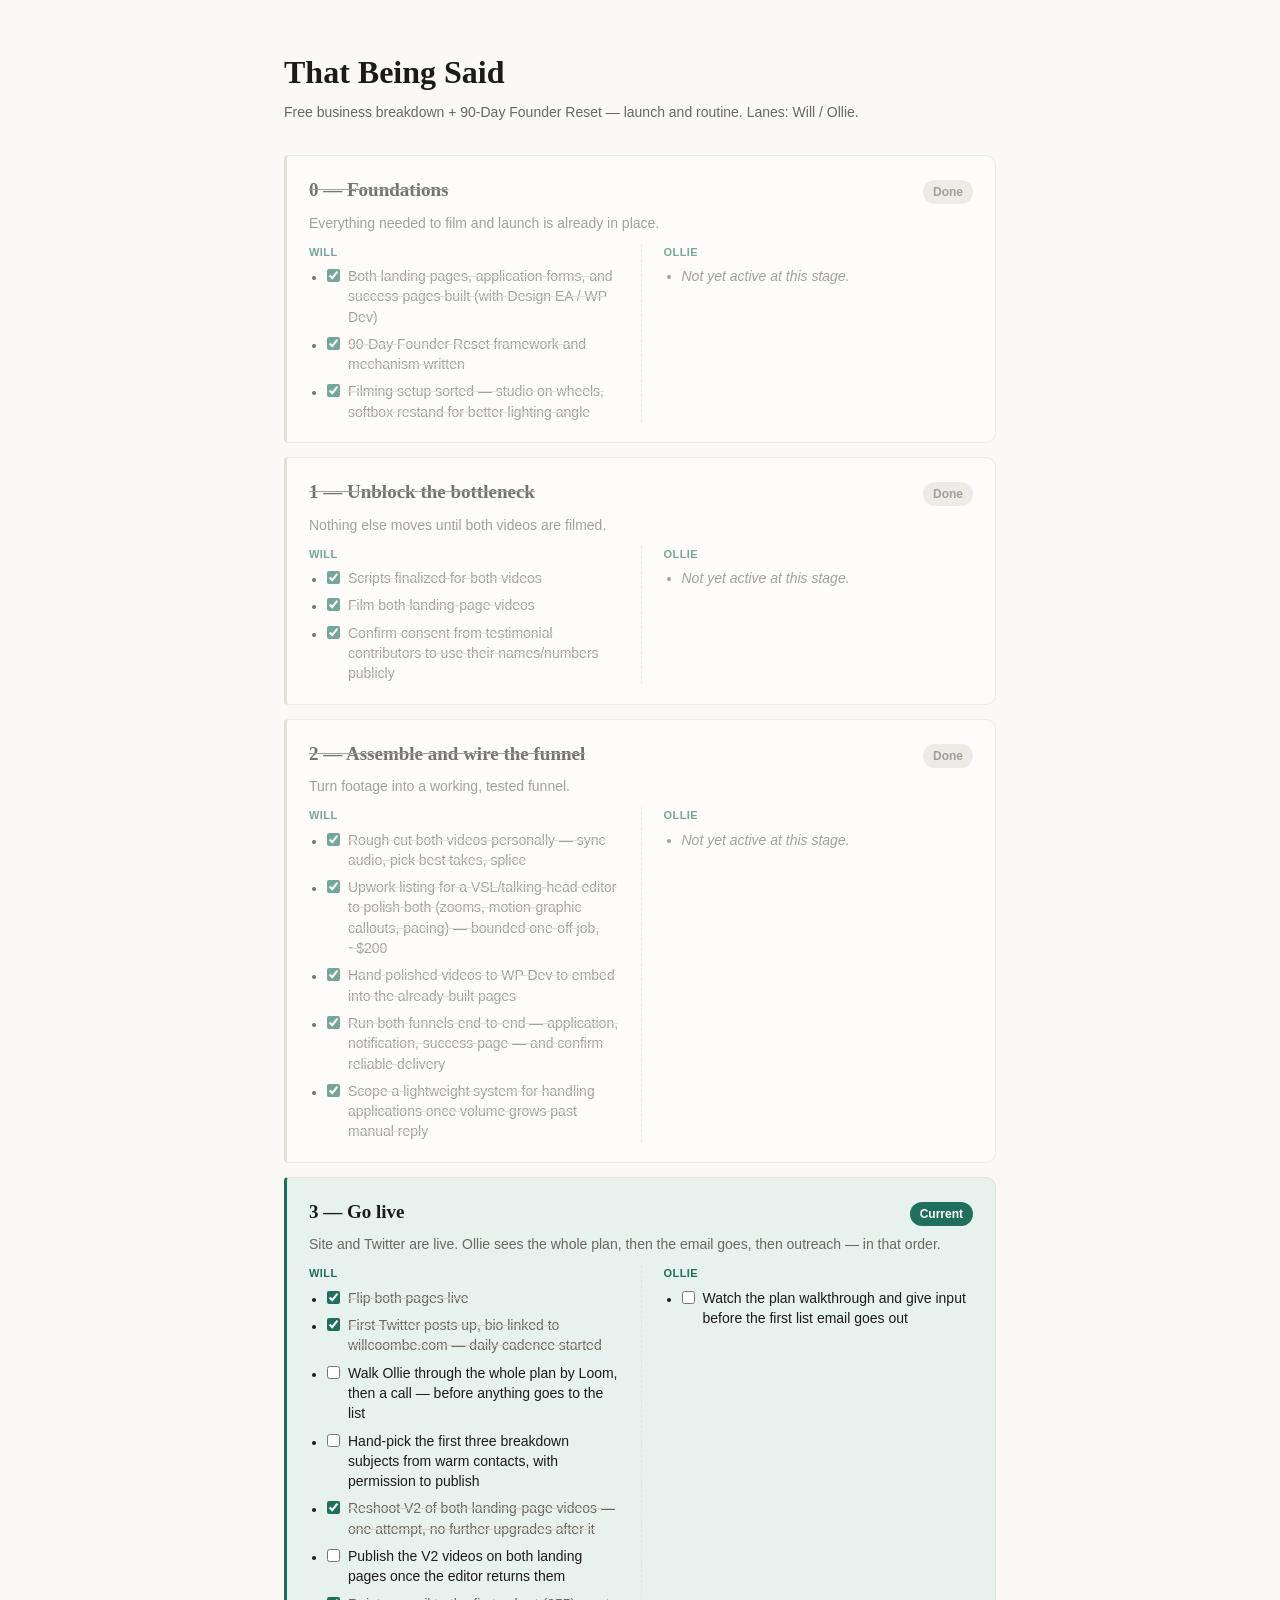
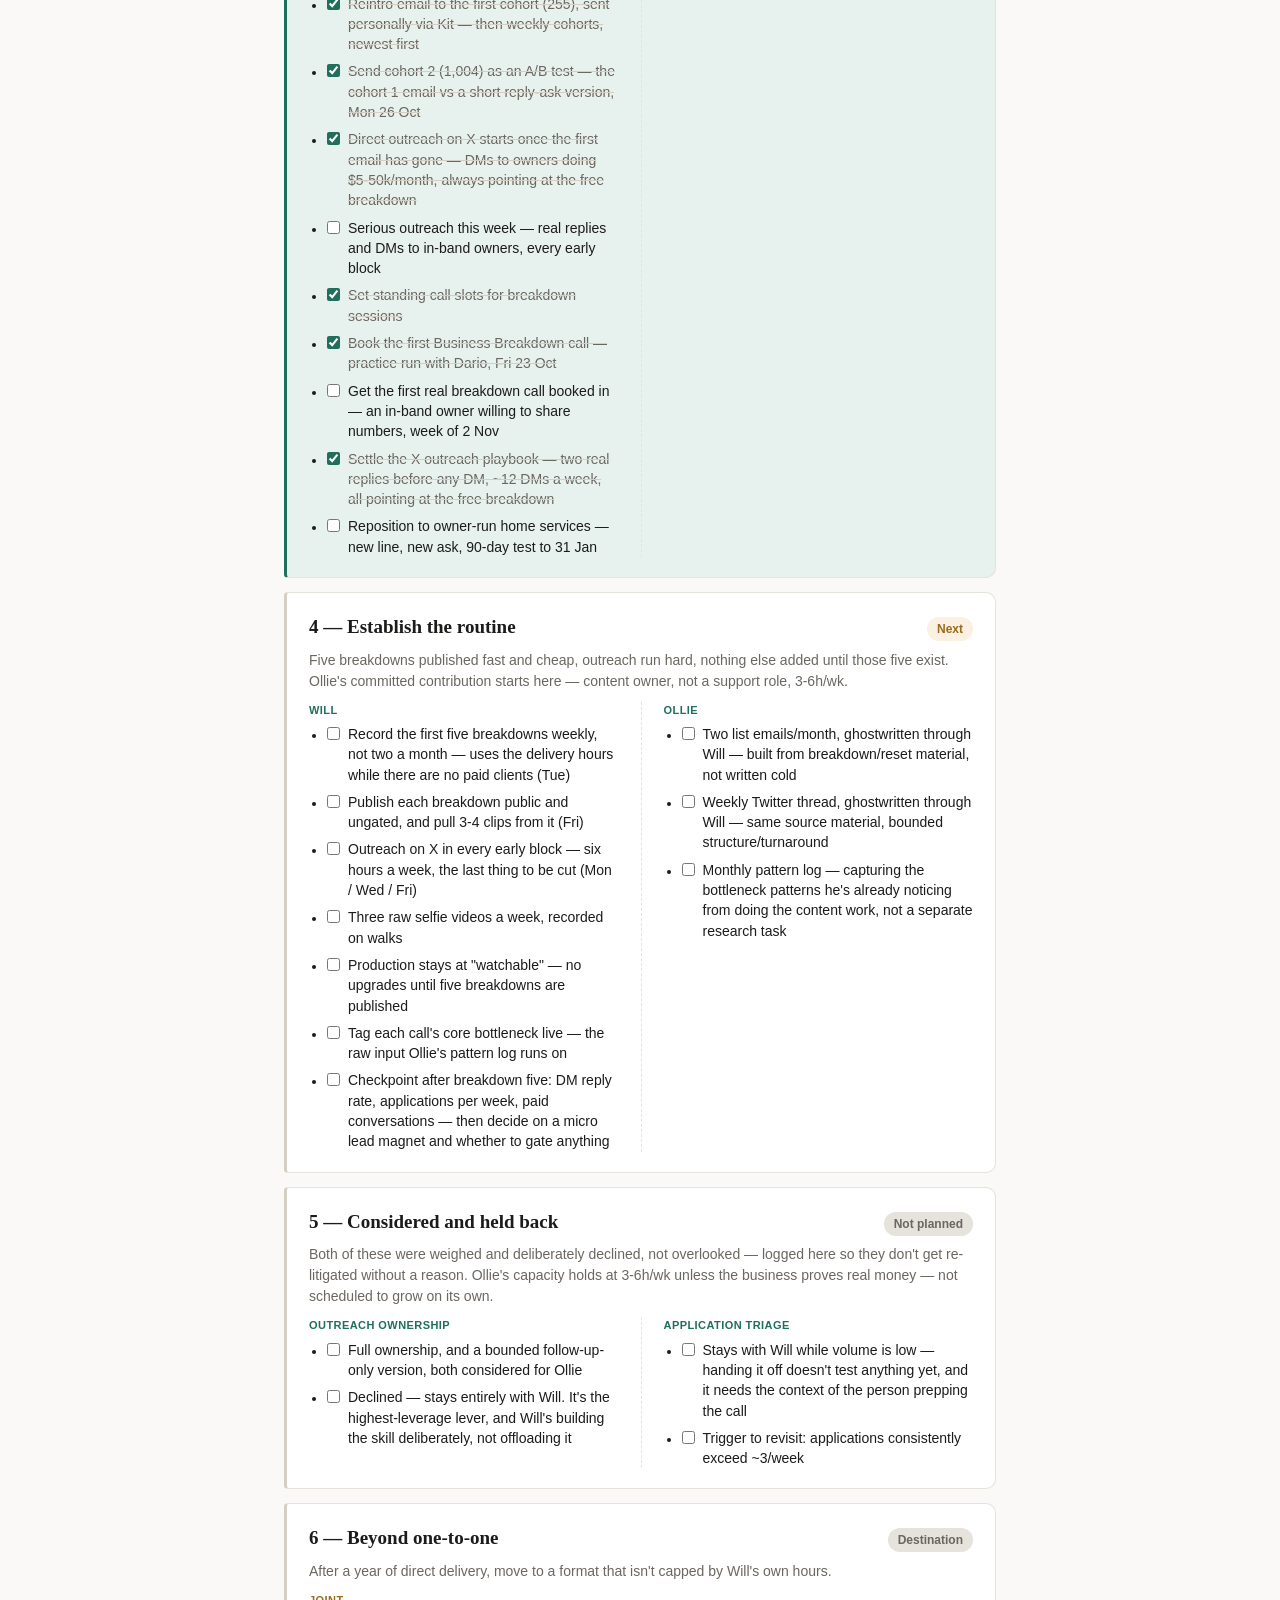
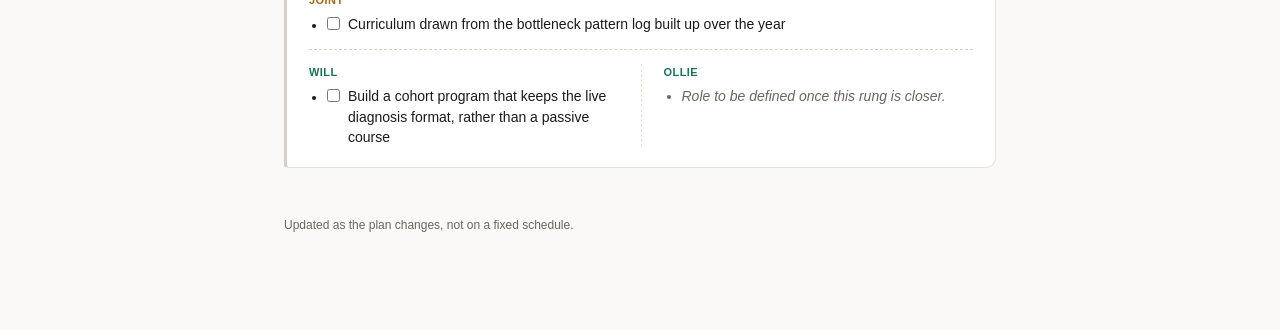
==== commit fd639bdd: "TBS: rung repositioned to home services, 90-day test to 31 Jan Co-Authored-By: Claude Opus 5.5 <nore" ====
--- a/tbs/index.html
+++ b/tbs/index.html
@@ -106,7 +106,7 @@
           <li class="default-checked">Book the first Business Breakdown call — practice run with Dario, Fri 23 Oct</li>
           <li>Get the first real breakdown call booked in — an in-band owner willing to share numbers, week of 2 Nov</li>
           <li class="default-checked">Settle the X outreach playbook — two real replies before any DM, ~12 DMs a week, all pointing at the free breakdown</li>
-          <li>Change the offer in the lead magnet across the product, and reposition to target e-commerce stores</li>
+          <li>Reposition to owner-run home services — new line, new ask, 90-day test to 31 Jan</li>
         </ul>
       </div>
       <div class="lane">
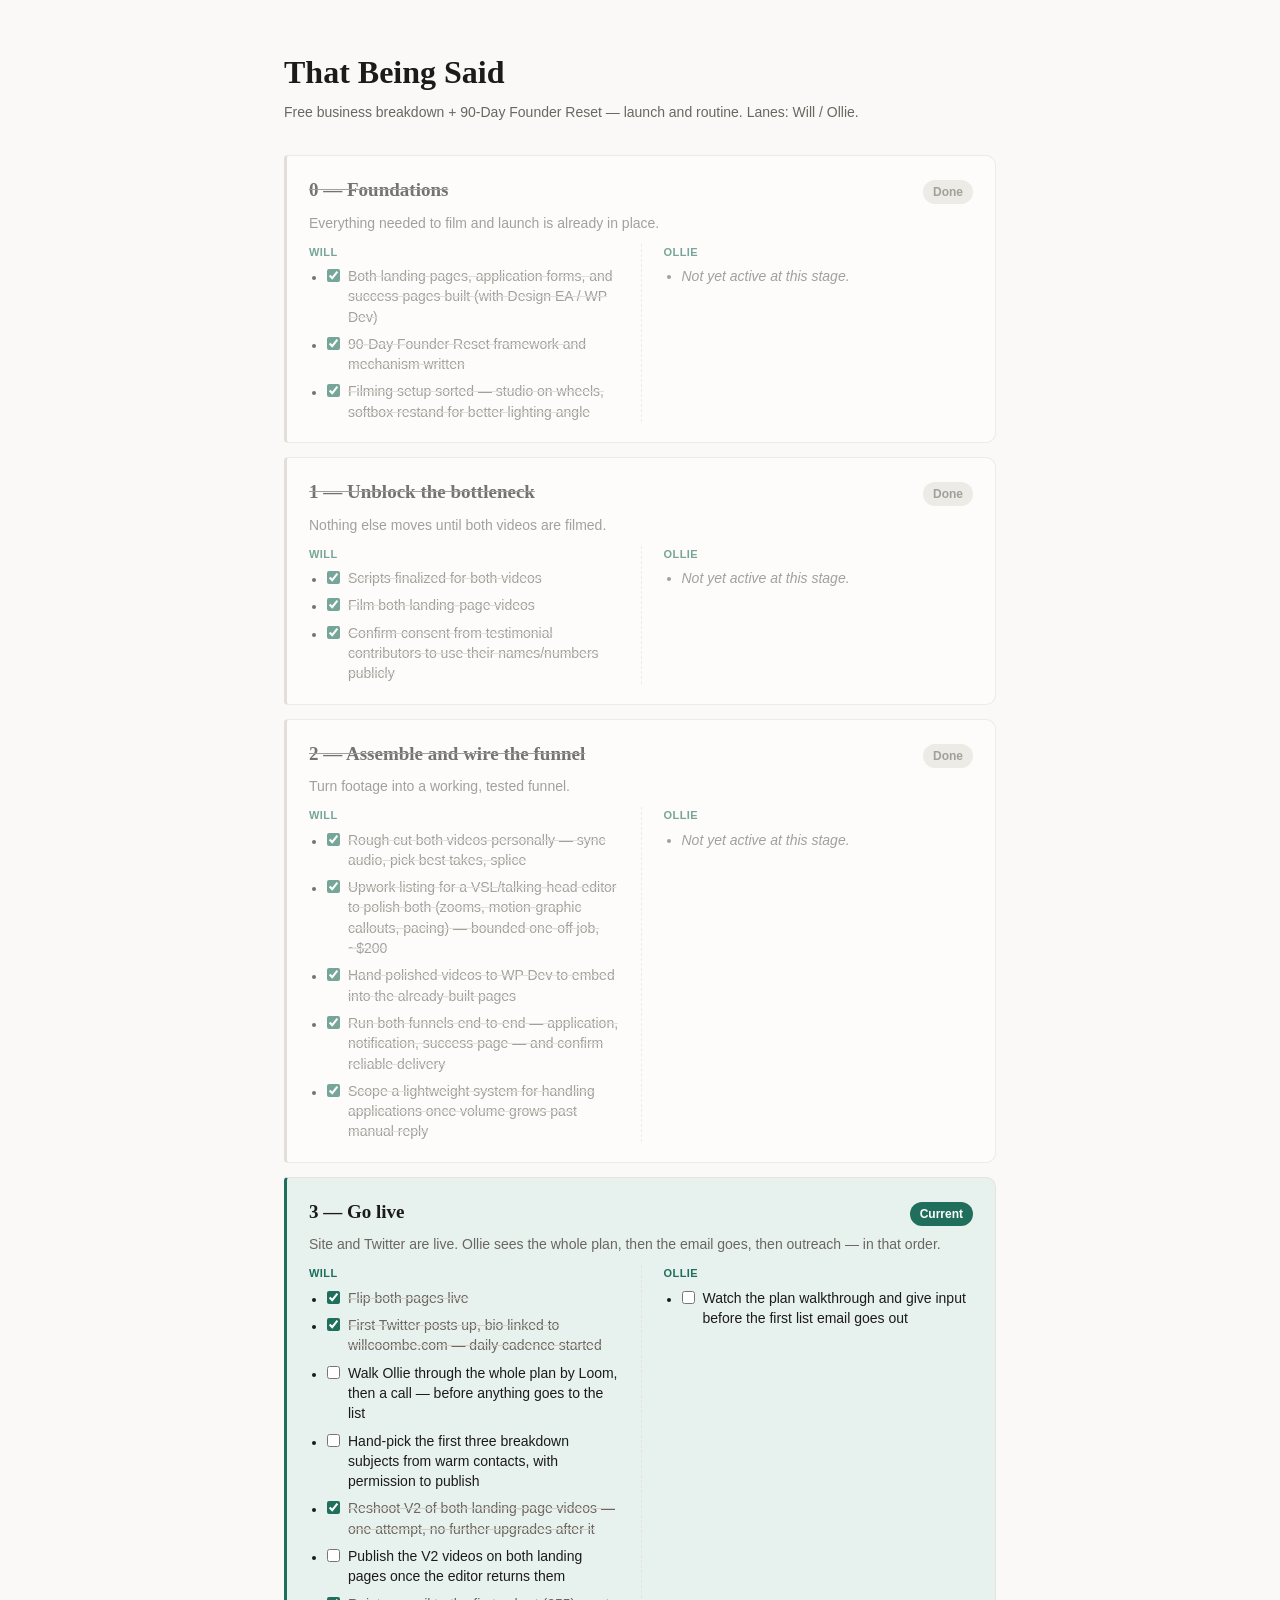
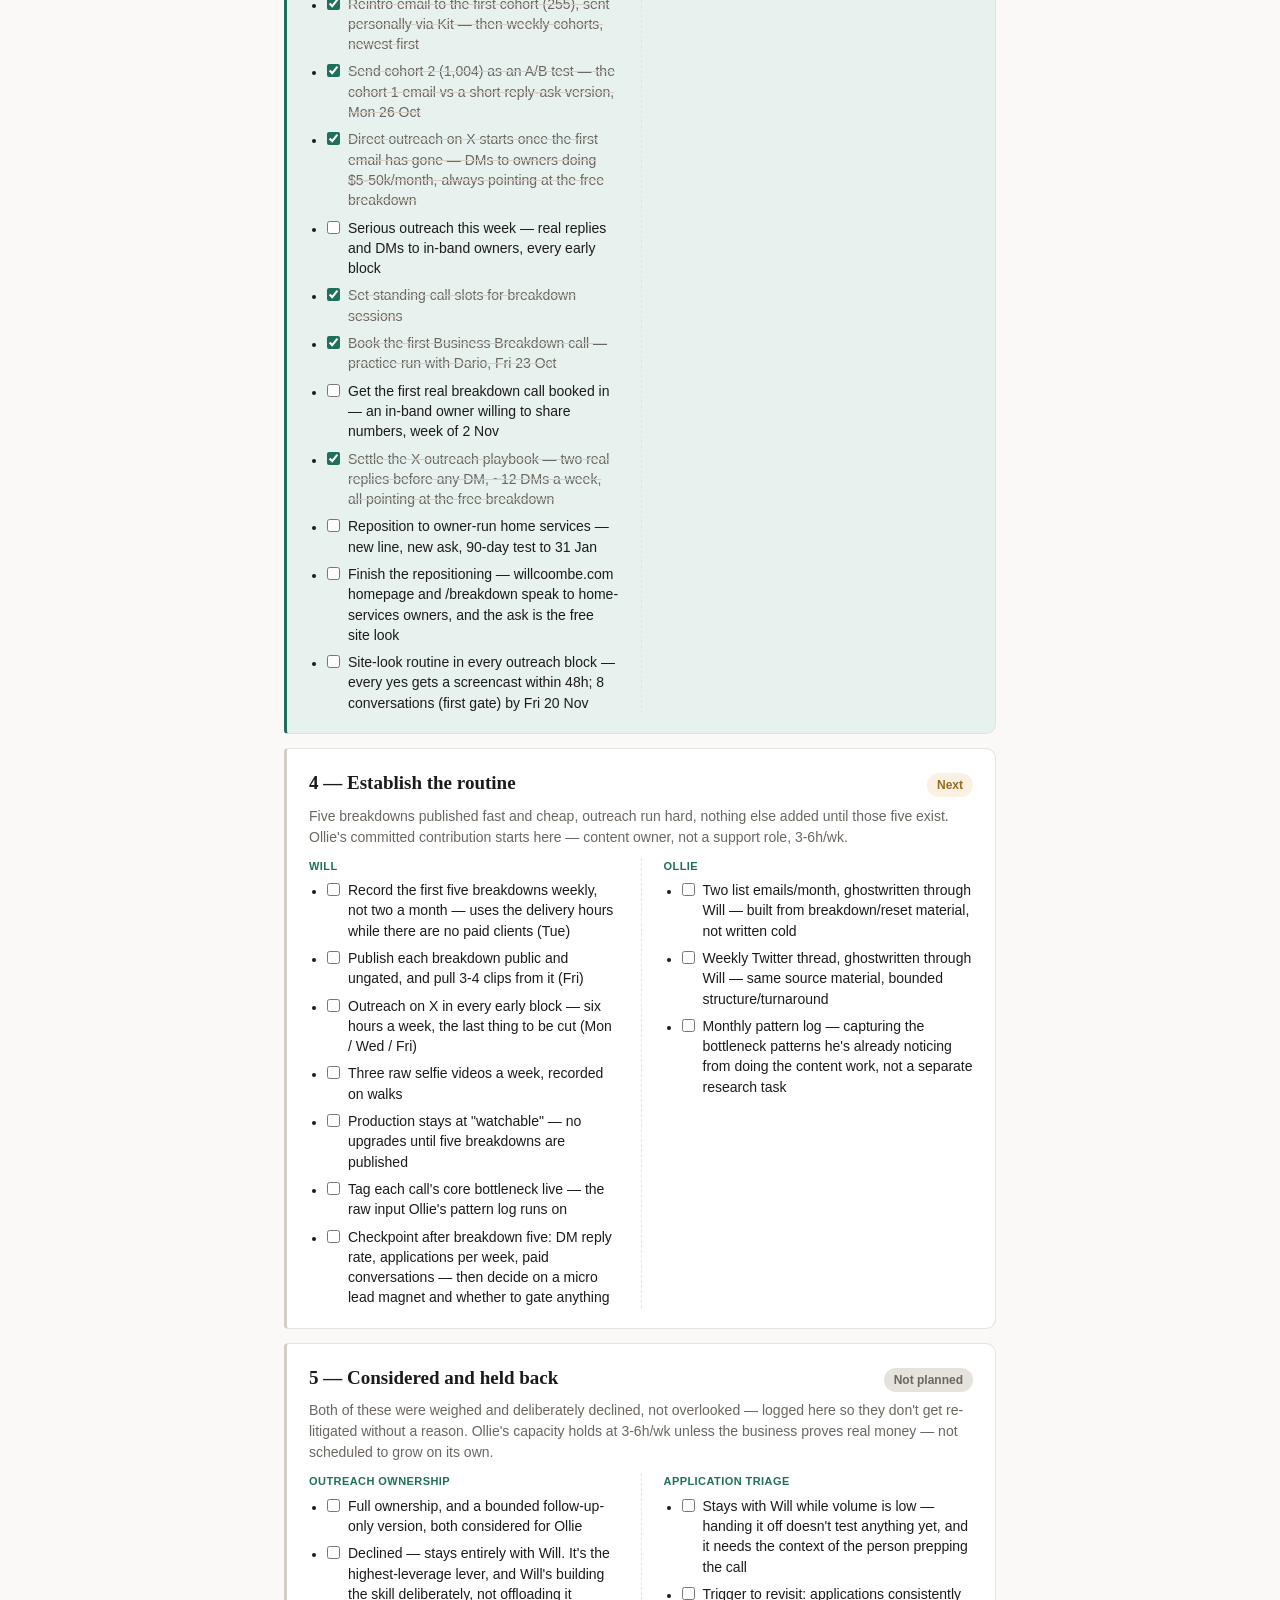
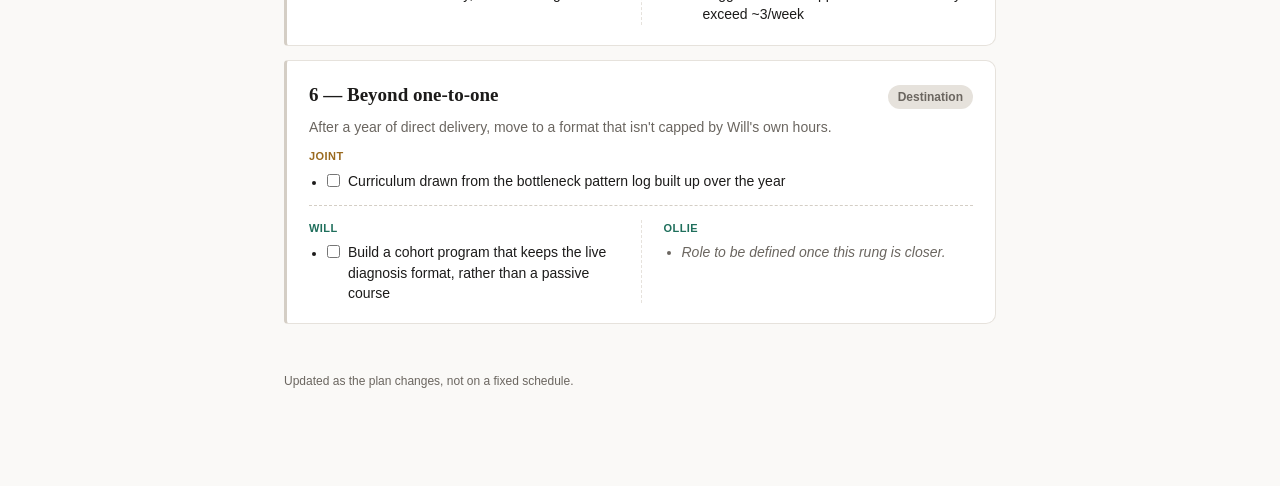
==== commit b086aed3: "W45 review: TBS repositioning finish + site-look routine to first gate; TFCE restock flows go live w" ====
--- a/tbs/index.html
+++ b/tbs/index.html
@@ -107,6 +107,8 @@
           <li>Get the first real breakdown call booked in — an in-band owner willing to share numbers, week of 2 Nov</li>
           <li class="default-checked">Settle the X outreach playbook — two real replies before any DM, ~12 DMs a week, all pointing at the free breakdown</li>
           <li>Reposition to owner-run home services — new line, new ask, 90-day test to 31 Jan</li>
+          <li>Finish the repositioning — willcoombe.com homepage and /breakdown speak to home-services owners, and the ask is the free site look</li>
+          <li>Site-look routine in every outreach block — every yes gets a screencast within 48h; 8 conversations (first gate) by Fri 20 Nov</li>
         </ul>
       </div>
       <div class="lane">
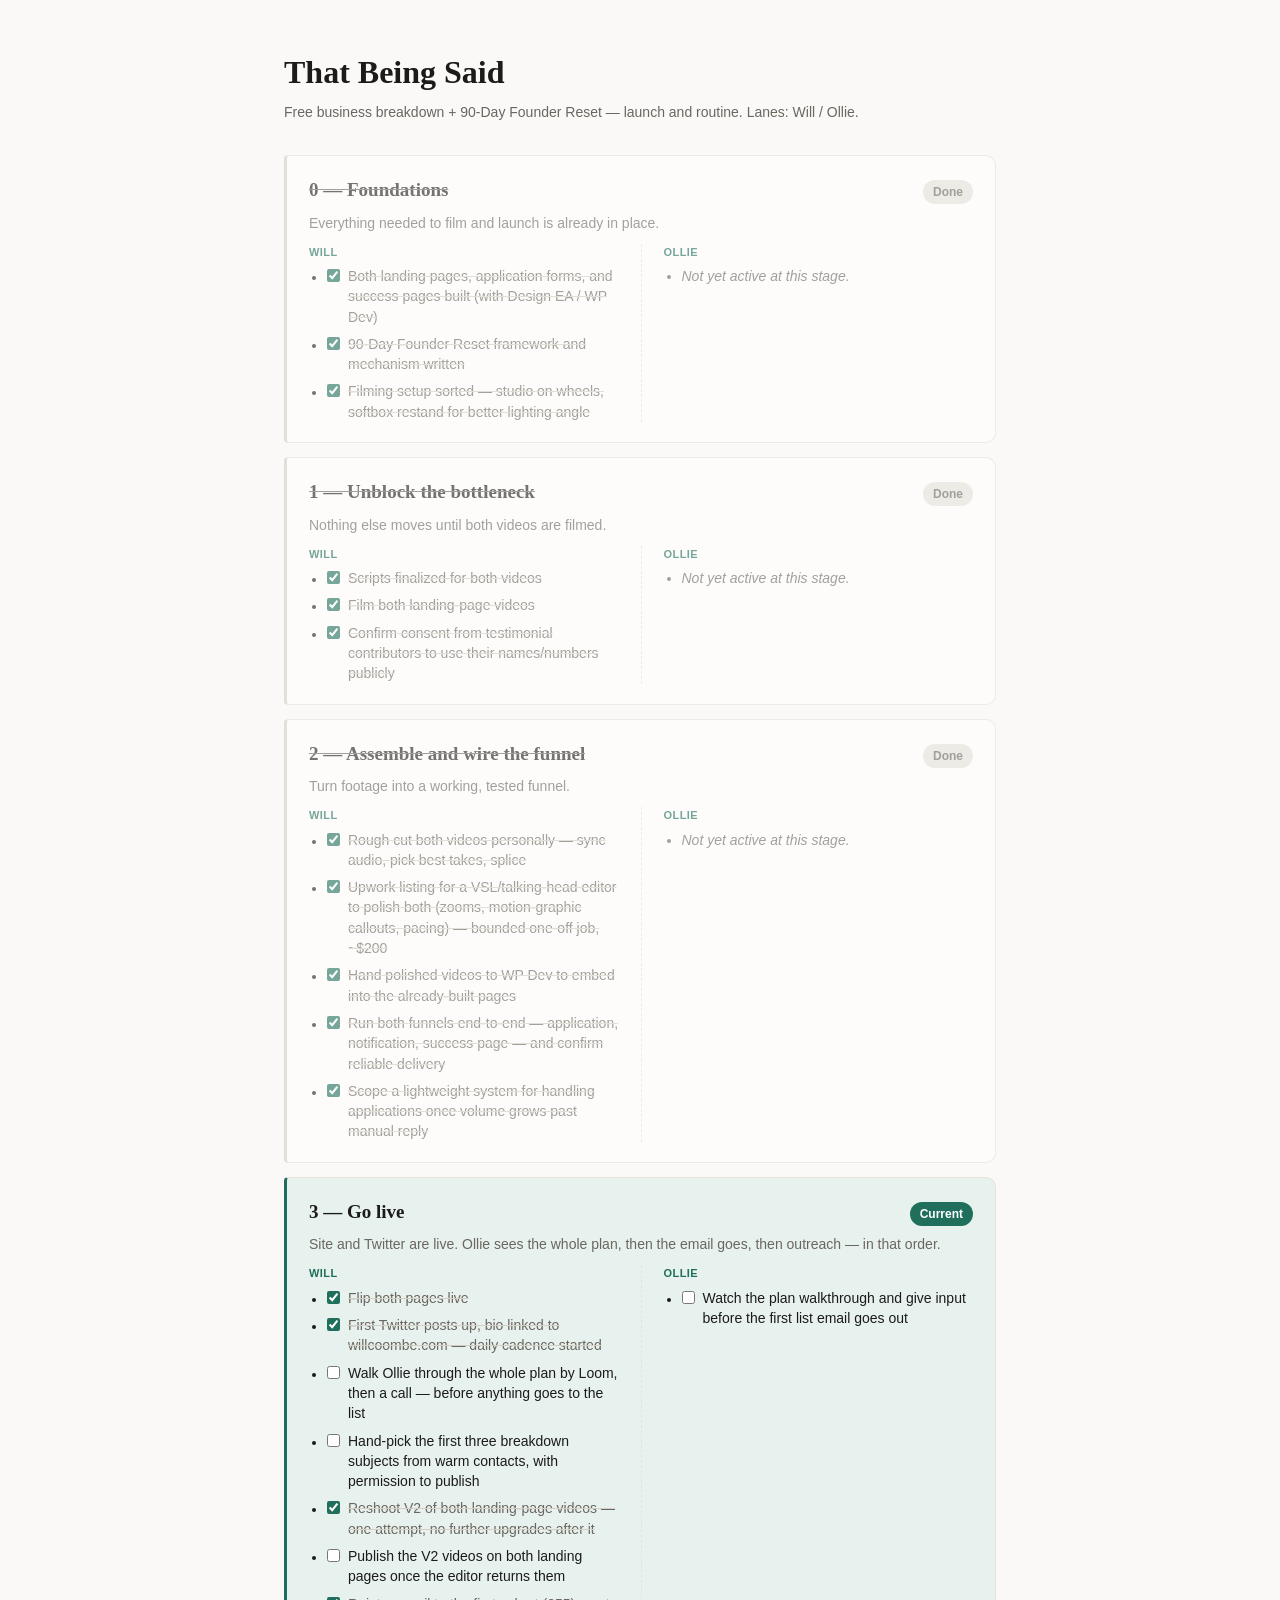
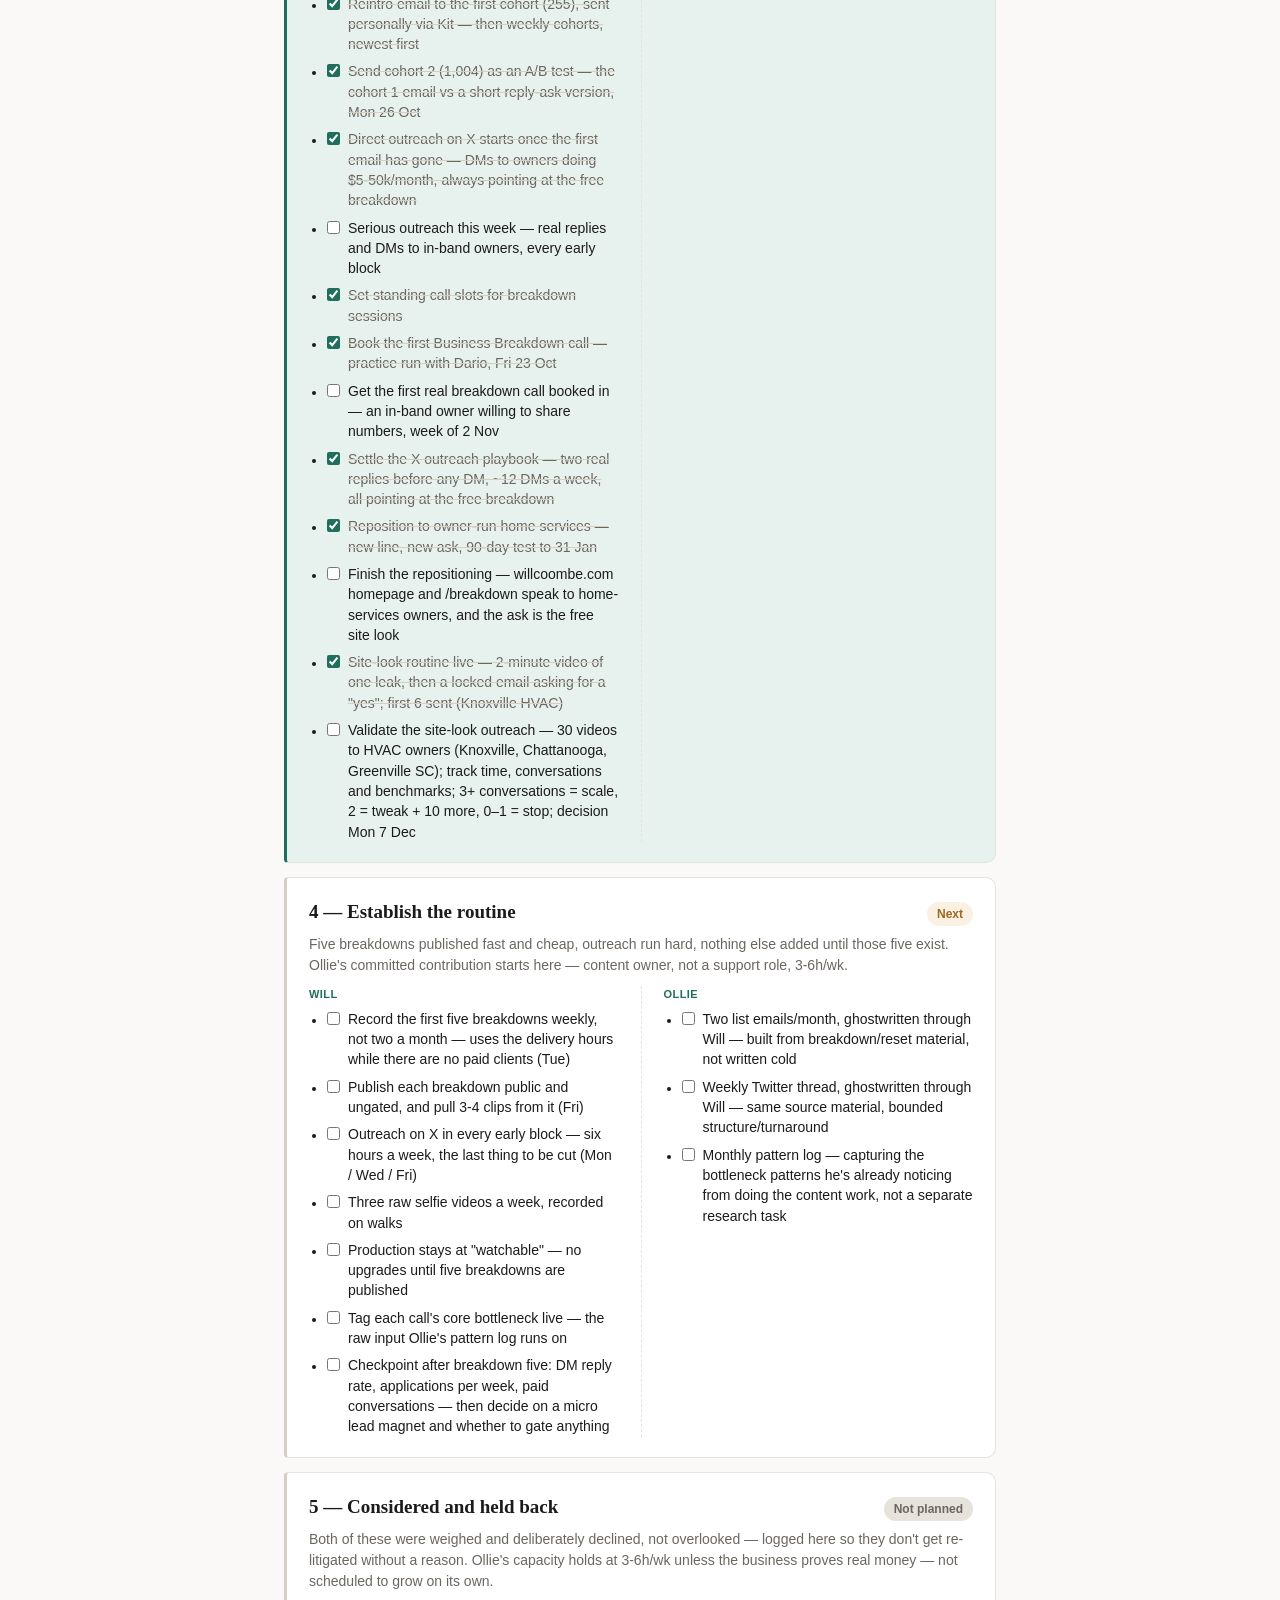
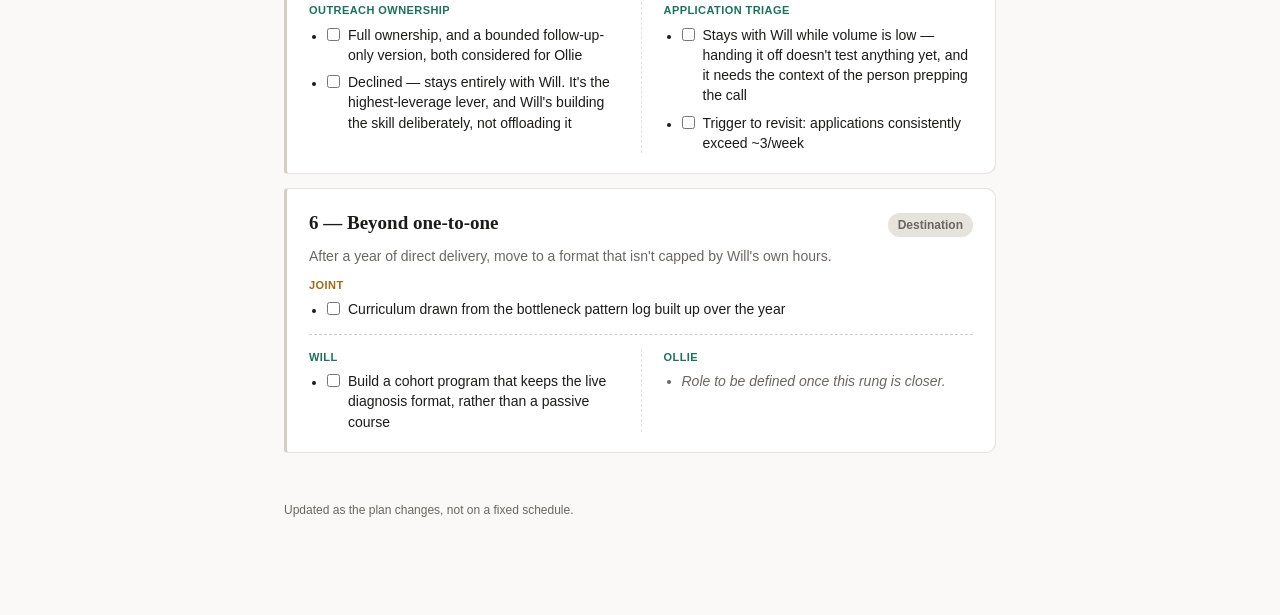
==== commit 64191d58: "W46 review: TBS repositioning + site-look routine done, validate the 30-video outreach test (decisio" ====
--- a/tbs/index.html
+++ b/tbs/index.html
@@ -106,9 +106,10 @@
           <li class="default-checked">Book the first Business Breakdown call — practice run with Dario, Fri 23 Oct</li>
           <li>Get the first real breakdown call booked in — an in-band owner willing to share numbers, week of 2 Nov</li>
           <li class="default-checked">Settle the X outreach playbook — two real replies before any DM, ~12 DMs a week, all pointing at the free breakdown</li>
-          <li>Reposition to owner-run home services — new line, new ask, 90-day test to 31 Jan</li>
+          <li class="default-checked">Reposition to owner-run home services — new line, new ask, 90-day test to 31 Jan</li>
           <li>Finish the repositioning — willcoombe.com homepage and /breakdown speak to home-services owners, and the ask is the free site look</li>
-          <li>Site-look routine in every outreach block — every yes gets a screencast within 48h; 8 conversations (first gate) by Fri 20 Nov</li>
+          <li class="default-checked">Site-look routine live — 2-minute video of one leak, then a locked email asking for a "yes"; first 6 sent (Knoxville HVAC)</li>
+          <li>Validate the site-look outreach — 30 videos to HVAC owners (Knoxville, Chattanooga, Greenville SC); track time, conversations and benchmarks; 3+ conversations = scale, 2 = tweak + 10 more, 0–1 = stop; decision Mon 7 Dec</li>
         </ul>
       </div>
       <div class="lane">
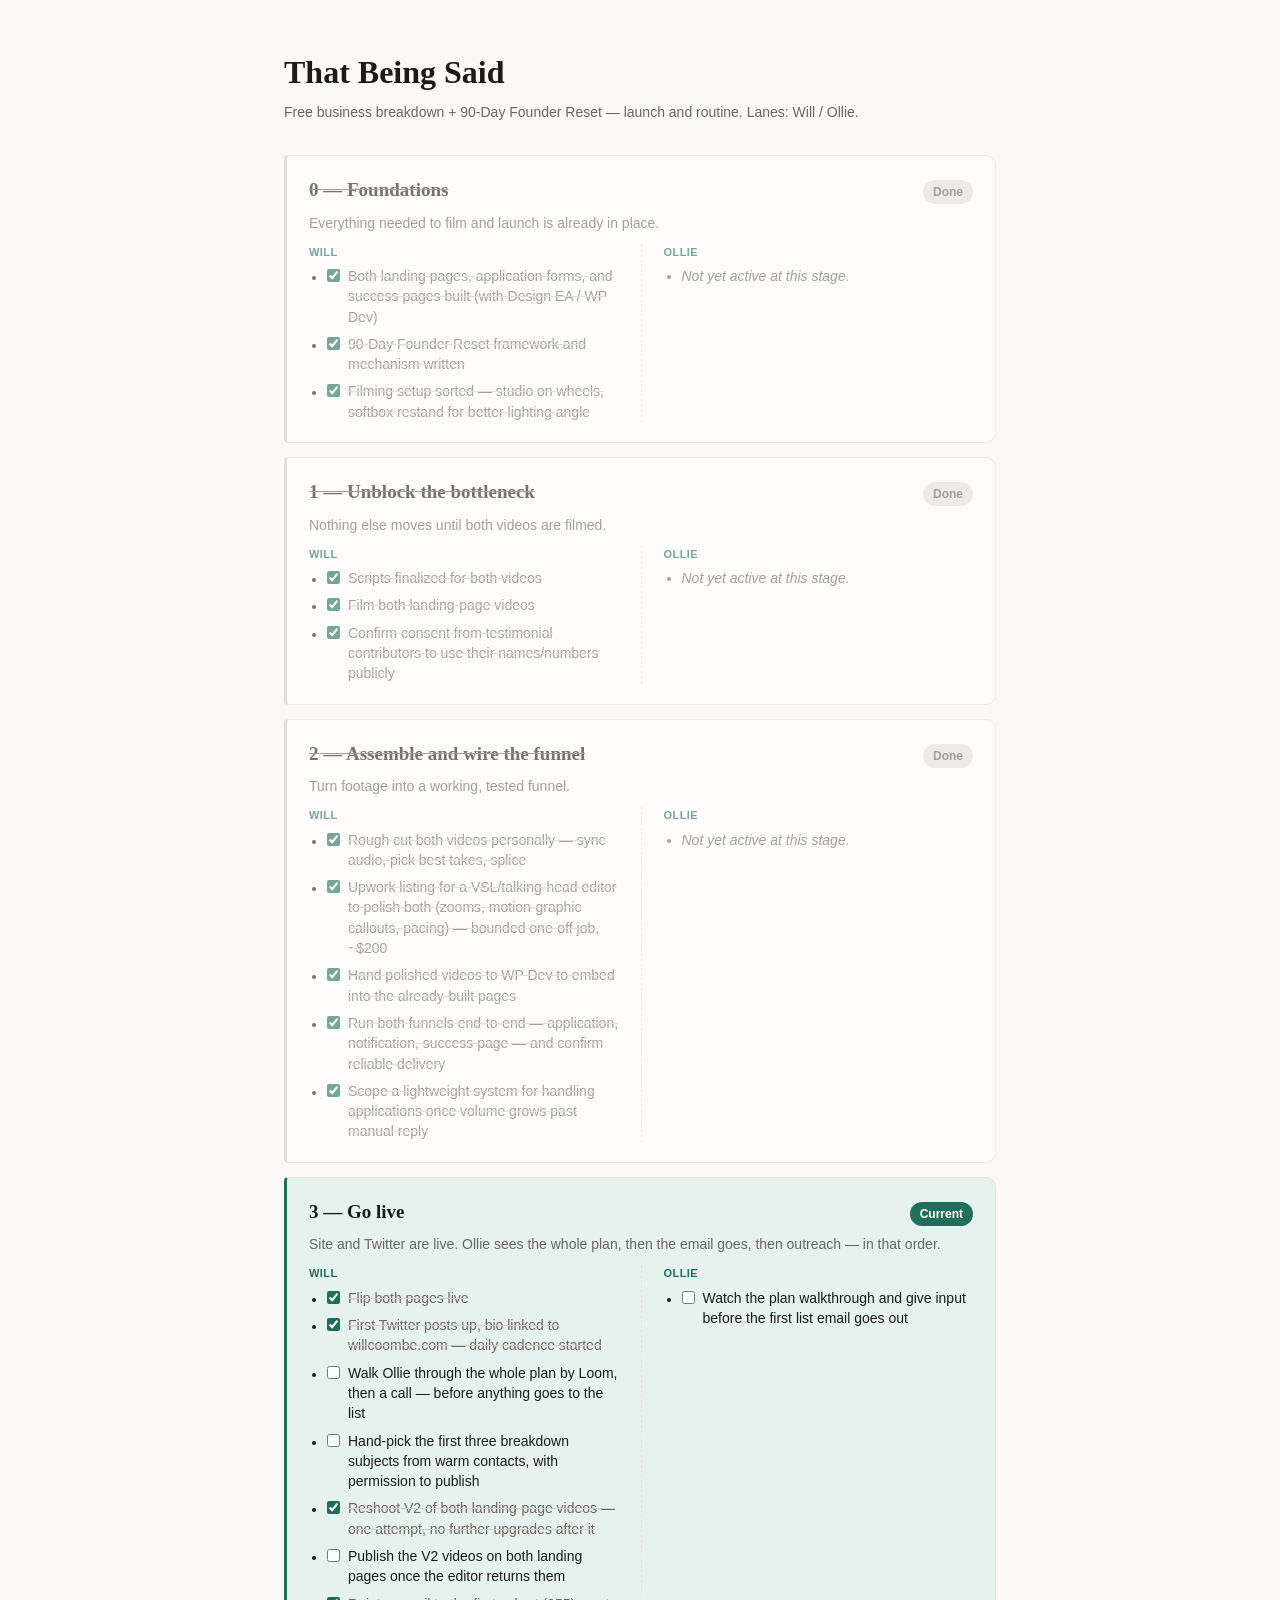
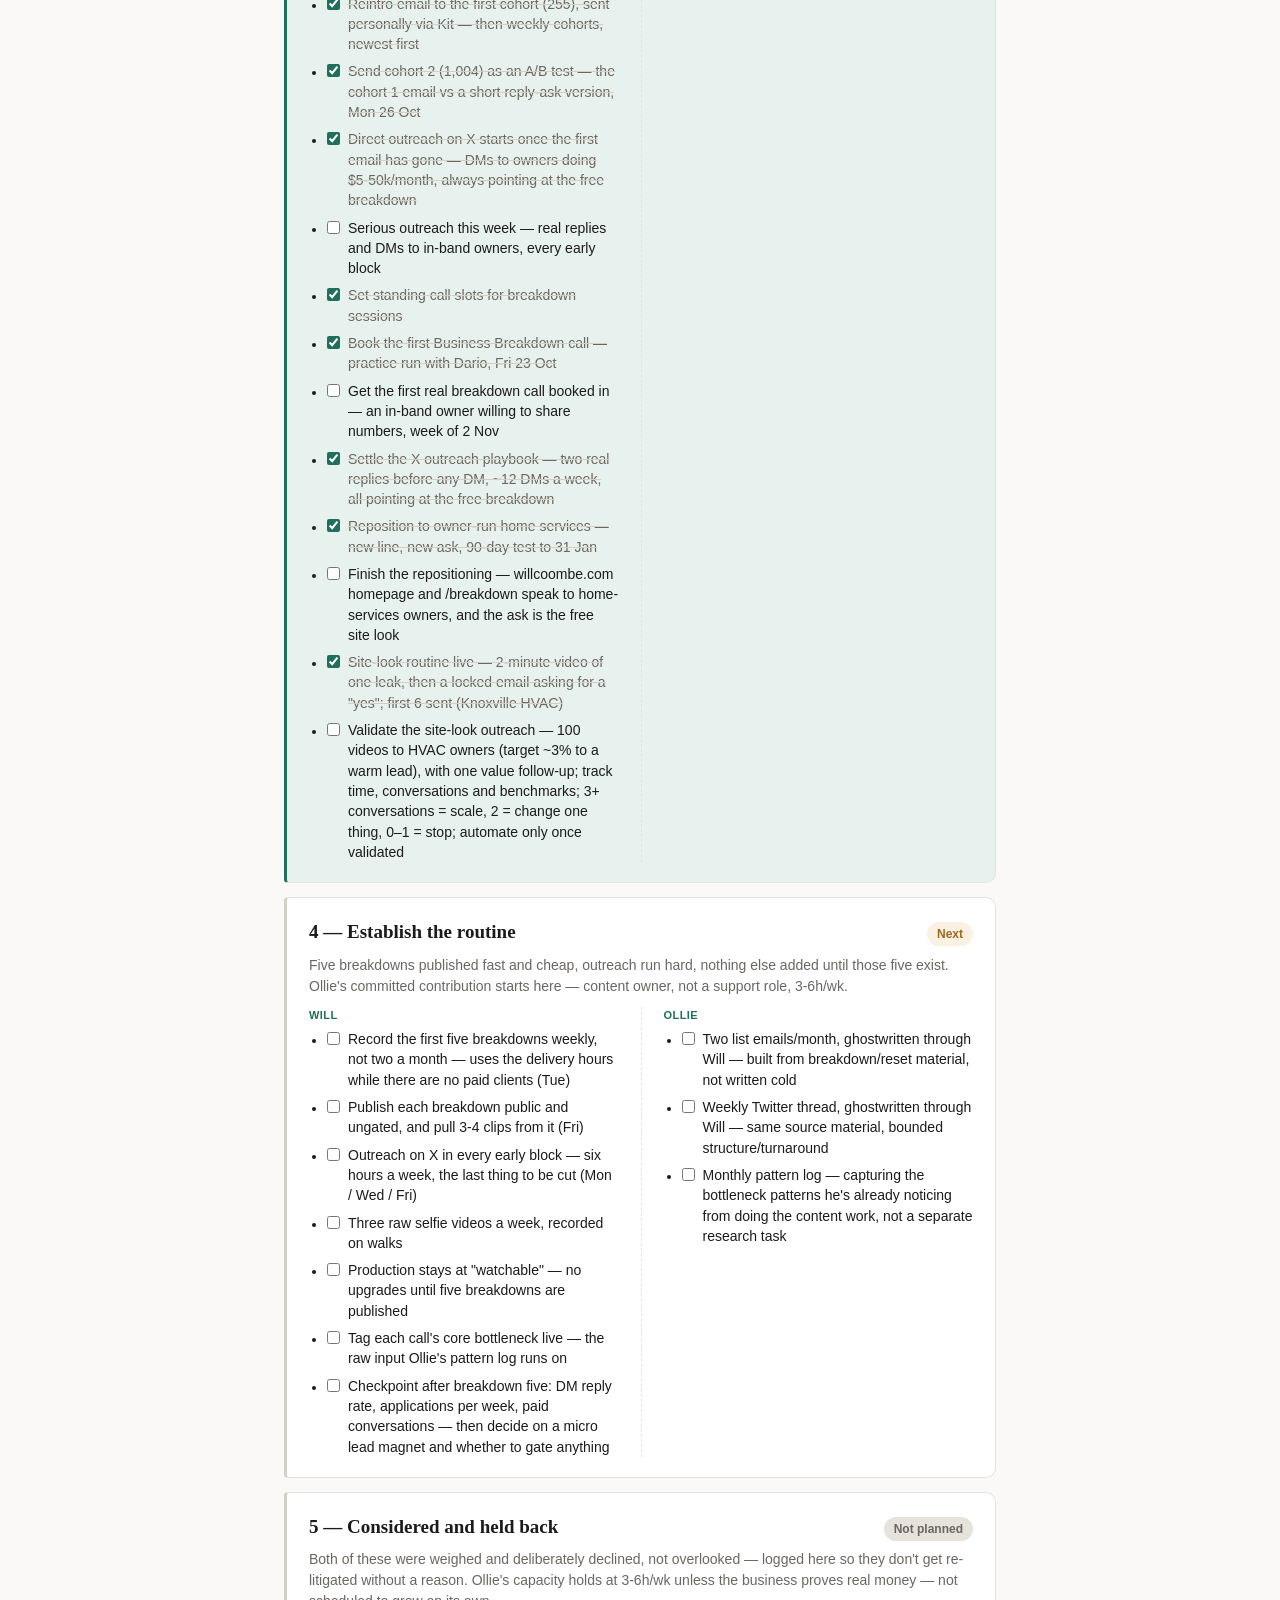
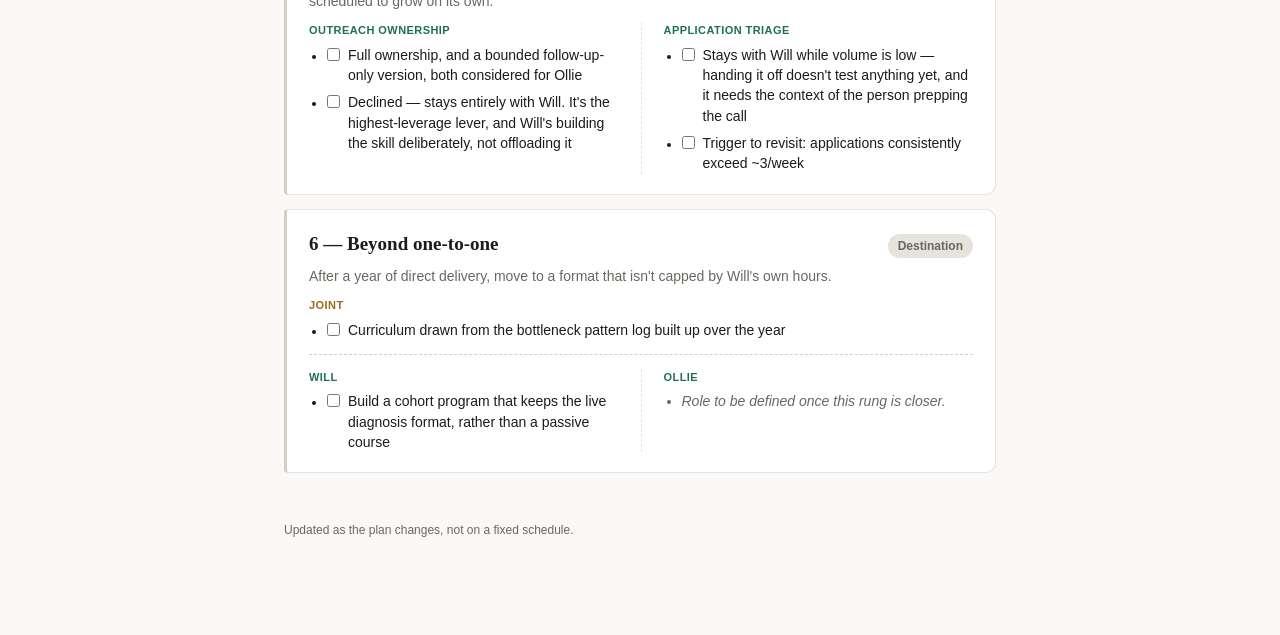
==== commit 0f9ef0a2: "TBS rung: site-look test resized to 100 videos with a value follow-up Co-Authored-By: Claude Opus 5." ====
--- a/tbs/index.html
+++ b/tbs/index.html
@@ -109,7 +109,7 @@
           <li class="default-checked">Reposition to owner-run home services — new line, new ask, 90-day test to 31 Jan</li>
           <li>Finish the repositioning — willcoombe.com homepage and /breakdown speak to home-services owners, and the ask is the free site look</li>
           <li class="default-checked">Site-look routine live — 2-minute video of one leak, then a locked email asking for a "yes"; first 6 sent (Knoxville HVAC)</li>
-          <li>Validate the site-look outreach — 30 videos to HVAC owners (Knoxville, Chattanooga, Greenville SC); track time, conversations and benchmarks; 3+ conversations = scale, 2 = tweak + 10 more, 0–1 = stop; decision Mon 7 Dec</li>
+          <li>Validate the site-look outreach — 100 videos to HVAC owners (target ~3% to a warm lead), with one value follow-up; track time, conversations and benchmarks; 3+ conversations = scale, 2 = change one thing, 0–1 = stop; automate only once validated</li>
         </ul>
       </div>
       <div class="lane">
